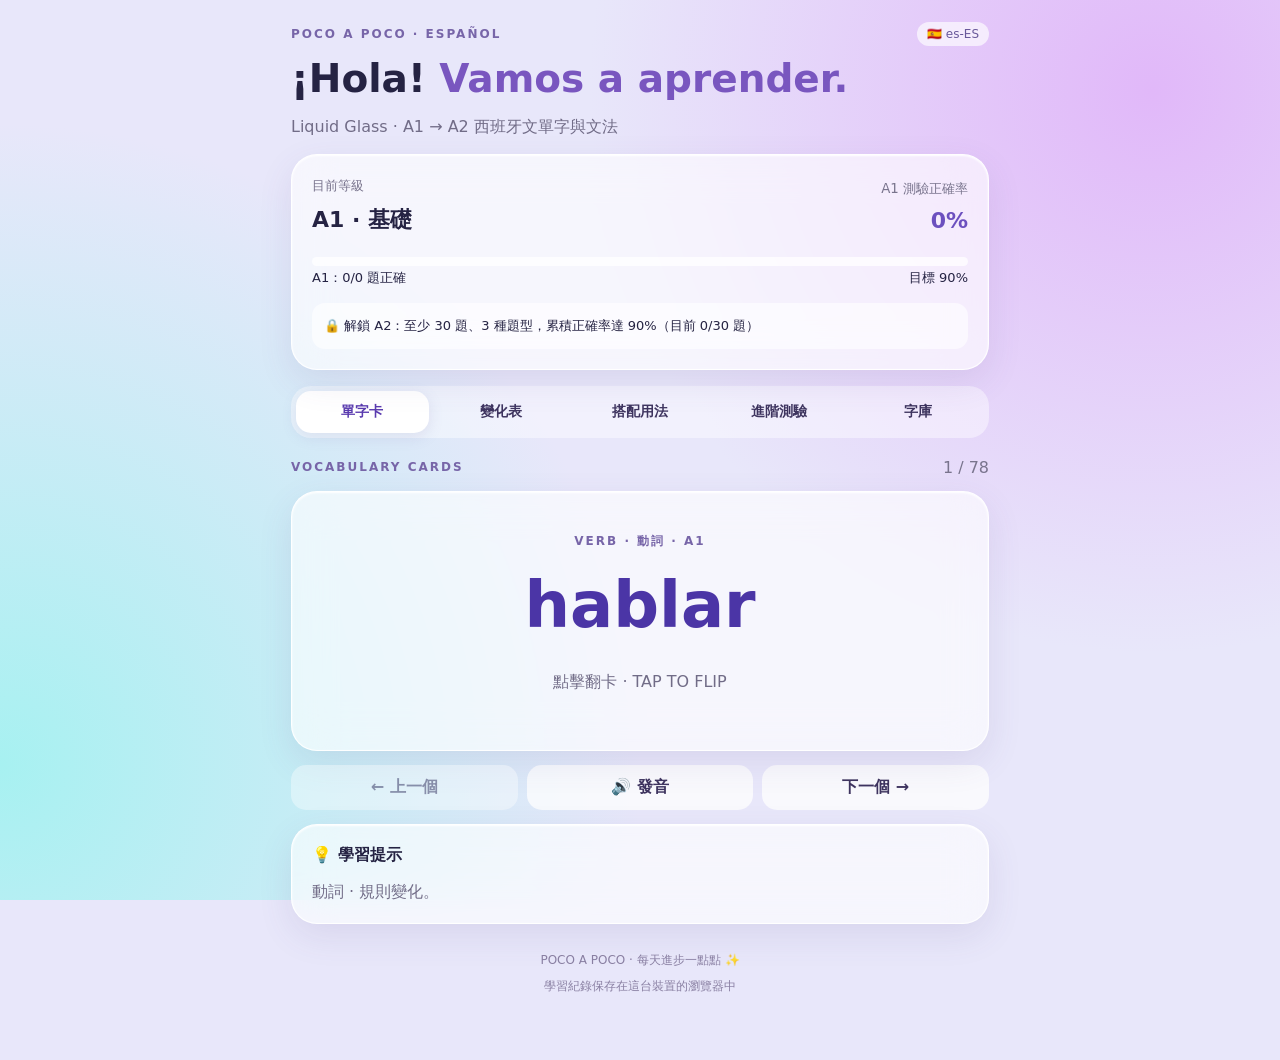
==== index.html @ 039e9f49 "Add files via upload" ====
<!doctype html><html lang="zh-Hant"><head><meta charset="utf-8"><meta name="viewport" content="width=device-width,initial-scale=1"><title>Poco a Poco｜西班牙文學習</title><meta name="theme-color" content="#e8e7fa"><meta name="apple-mobile-web-app-capable" content="yes"><meta name="apple-mobile-web-app-status-bar-style" content="default"><meta name="apple-mobile-web-app-title" content="Poco a Poco"><meta name="description" content="A1–A2 西班牙文單字、變位與進階測驗"><link rel="manifest" href="manifest.webmanifest"><link rel="apple-touch-icon" href="icon-192.png"><style>
*{box-sizing:border-box}body{margin:0;font-family:system-ui,-apple-system,'Noto Sans TC',sans-serif;color:#252343;background:radial-gradient(circle at 90% 10%,#e1b8f9,transparent 40%),radial-gradient(circle at 0% 85%,#a7f1f1,transparent 43%),#e8e7fa;background-attachment:fixed}main{max-width:730px;margin:auto;padding:22px 16px 65px}.glass{background:#ffffff9c;border:1px solid #ffffffed;box-shadow:0 12px 35px #58458d1c,inset 0 1px 2px white;backdrop-filter:blur(20px);border-radius:26px;padding:20px;margin:14px 0}h1{font-size:clamp(27px,6vw,39px);margin:10px 0 4px}h2{font-size:22px;margin:10px 0}p{color:#716c87}small,.muted{color:#79748d}.eyebrow{font-size:12px;letter-spacing:2px;font-weight:800;color:#7765a8}.row{display:flex;align-items:center;justify-content:space-between;gap:10px}.bar{height:9px;border-radius:9px;background:#ffffffbd;overflow:hidden;margin-top:12px}.bar>div{height:100%;background:linear-gradient(90deg,#7779ec,#c675dc);transition:width .2s}button,input,select{font:inherit}button{cursor:pointer;border:0;border-radius:15px;padding:12px 14px;background:#ffffffbd;color:#3e345f;font-weight:700}button:disabled{opacity:.5;cursor:not-allowed}button.primary{background:linear-gradient(115deg,#6851c6,#a371df);color:white}nav{display:flex;gap:6px;background:#ffffff6b;padding:5px;border-radius:20px;margin-top:16px}nav button{flex:1;font-size:14px;background:transparent}nav button.on{background:white;color:#5a3baf;box-shadow:0 4px 15px #7a62a024}.card{min-height:260px;display:flex;align-items:center;justify-content:center;flex-direction:column;text-align:center;cursor:pointer}.word{font-size:clamp(40px,9vw,64px);font-weight:850;color:#4b35a6;overflow-wrap:anywhere}.buttons{display:flex;gap:9px}.buttons>*{flex:1}.hide{display:none!important}.grid{display:grid;grid-template-columns:repeat(2,minmax(0,1fr));gap:8px}.cell{background:#ffffffa3;padding:11px;border-radius:12px;font-size:13px;overflow-wrap:anywhere}.red{color:#d62d54;font-weight:800}.label{font-size:11px;color:#807993}.opt{display:block;width:100%;text-align:left;margin:9px 0;background:#ffffffb3;border:1px solid #ffffff;border-radius:14px;padding:14px}.opt.right{background:#d4f6e5;border-color:#51a87e}.opt.wrong{background:#ffe1e8;border-color:#d85e80}.textentry{width:100%;border:1px solid #ffffff;border-radius:14px;background:#fffdfdd9;padding:14px;font-size:17px;outline-color:#9575d9}.chip{display:inline-block;background:#ffffffa8;padding:5px 10px;border-radius:20px;font-size:12px;color:#69589a}.stats{font-size:13px;line-height:1.9}#feedback{font-weight:700;margin-top:12px;min-height:23px}.footer{text-align:center;font-size:12px;margin-top:28px;color:#8a80a3}select{background:#fff9;border:1px solid white;border-radius:12px;padding:8px;max-width:100%}.topbar{display:flex;justify-content:space-between;align-items:center}.hint{background:#fff9;padding:12px;border-radius:13px;font-size:13px;margin-top:12px;line-height:1.7}@media(max-width:380px){.glass{padding:15px}nav button{font-size:12px;padding:10px 4px}.buttons button{font-size:12px;padding:10px 4px}}
nav{flex-wrap:wrap} nav button{min-width:0;white-space:nowrap} </style></head><body><main><div class="topbar"><span class="eyebrow">POCO A POCO · ESPAÑOL</span><span class="chip">🇪🇸 es-ES</span></div><h1>¡Hola! <span style="color:#7956bf">Vamos a aprender.</span></h1><p>Liquid Glass · A1 → A2 西班牙文單字與文法</p><section class="glass"><div class="row"><div><small>目前等級</small><h2 id="level">A1 基礎</h2></div><div style="text-align:right"><small>A1 測驗正確率</small><h2 id="score" style="color:#6c50bf">0%</h2></div></div><div class="bar"><div id="progress" style="width:0%"></div></div><div class="row stats"><span id="count"></span><span>目標 90%</span></div><div id="lock" class="hint"></div></section><nav><button data-tab="cards" class="on">單字卡</button><button data-tab="grammar">變化表</button><button data-tab="uses">搭配用法</button><button data-tab="quiz">進階測驗</button><button data-tab="library">字庫</button></nav>
<section id="cards"><div class="row" style="margin-top:20px"><span class="eyebrow">VOCABULARY CARDS</span><span id="position" class="muted"></span></div><div id="flash" class="glass card" tabindex="0" role="button"><span id="kind" class="eyebrow"></span><div id="word" class="word" style="margin-top:18px"></div><div id="meaning" style="font-size:21px;margin-top:14px"></div><p id="fliptext">點擊翻卡 · TAP TO FLIP</p></div><div class="buttons"><button id="prev">← 上一個</button><button id="speak">🔊 發音</button><button id="next">下一個 →</button></div><div class="glass"><b>💡 學習提示</b><p id="tip" style="margin-bottom:0"></p></div></section>
<section id="grammar" class="hide"><div class="glass"><div class="eyebrow">GRAMMAR LAB</div><div id="grammarbody"></div></div><div class="buttons"><button id="gprev">← 上一個</button><button id="gspeak">🔊 發音</button><button id="gnext">下一個 →</button></div></section>
<section id="uses" class="hide"><div class="glass"><div class="eyebrow">USOS Y EJEMPLOS</div><div id="usesbody"></div></div><div class="buttons"><button id="uprev">← 上一個動詞</button><button id="unext">下一個動詞 →</button></div></section><section id="quiz" class="hide"><div class="glass"><div class="row"><span class="eyebrow">CHALLENGE MODE</span><span id="qnum" class="chip"></span></div><div class="row" style="margin-top:14px"><label>難度 <select id="difficulty"><option value="mixed">混合挑戰</option><option value="hard">高難度填空</option><option value="choice">干擾選擇題</option></select></label><span class="chip" id="qtype"></span></div><h2 id="question" style="margin:24px 0 16px"></h2><div id="qarea"></div><div id="feedback"></div><button id="submit" class="primary" style="width:100%;margin-top:12px">確認答案</button><button id="nextq" class="primary hide" style="width:100%;margin-top:12px">下一題 →</button></div><div class="hint">填空題接受大小寫及重音符號的標準拼寫；必須填寫完整答案。錯誤會計入成績，不能靠重複點選同一題洗分。</div></section>
<section id="library" class="hide"><div class="glass"><h2>單字資料庫</h2><div class="row"><select id="filter"><option value="all">全部已解鎖</option><option value="v">動詞</option><option value="n">名詞</option><option value="a">形容詞</option></select><span id="librarycount" class="chip"></span></div><div id="librarybody" style="margin-top:14px"></div></div></section>
<div class="footer">POCO A POCO · 每天進步一點點 ✨<div style="margin-top:9px">學習紀錄保存在這台裝置的瀏覽器中</div></div></main><script>window.addEventListener("error",function(e){var el=document.getElementById("word");if(el&&!el.textContent.trim())el.textContent="載入發生錯誤，請重新整理";});const DATA=[{"w": "hablar", "zh": "說話", "t": "v", "level": "A1", "p": ["hablo", "hablas", "habla", "hablamos", "habláis", "hablan"], "s": ["hablé", "hablaste", "habló", "hablamos", "hablasteis", "hablaron"], "part": "hablado", "ger": "hablando", "irr": {"p": false, "s": false, "part": false, "ger": false}}, {"w": "bailar", "zh": "跳舞", "t": "v", "level": "A1", "p": ["bailo", "bailas", "baila", "bailamos", "bailáis", "bailan"], "s": ["bailé", "bailaste", "bailó", "bailamos", "bailasteis", "bailaron"], "part": "bailado", "ger": "bailando", "irr": {"p": false, "s": false, "part": false, "ger": false}}, {"w": "trabajar", "zh": "工作", "t": "v", "level": "A1", "p": ["trabajo", "trabajas", "trabaja", "trabajamos", "trabajáis", "trabajan"], "s": ["trabajé", "trabajaste", "trabajó", "trabajamos", "trabajasteis", "trabajaron"], "part": "trabajado", "ger": "trabajando", "irr": {"p": false, "s": false, "part": false, "ger": false}}, {"w": "estudiar", "zh": "學習", "t": "v", "level": "A1", "p": ["estudio", "estudias", "estudia", "estudiamos", "estudiáis", "estudian"], "s": ["estudié", "estudiaste", "estudió", "estudiamos", "estudiasteis", "estudiaron"], "part": "estudiado", "ger": "estudiando", "irr": {"p": false, "s": false, "part": false, "ger": false}}, {"w": "comprar", "zh": "購買", "t": "v", "level": "A1", "p": ["compro", "compras", "compra", "compramos", "compráis", "compran"], "s": ["compré", "compraste", "compró", "compramos", "comprasteis", "compraron"], "part": "comprado", "ger": "comprando", "irr": {"p": false, "s": false, "part": false, "ger": false}}, {"w": "mirar", "zh": "觀看", "t": "v", "level": "A1", "p": ["miro", "miras", "mira", "miramos", "miráis", "miran"], "s": ["miré", "miraste", "miró", "miramos", "mirasteis", "miraron"], "part": "mirado", "ger": "mirando", "irr": {"p": false, "s": false, "part": false, "ger": false}}, {"w": "viajar", "zh": "旅行", "t": "v", "level": "A1", "p": ["viajo", "viajas", "viaja", "viajamos", "viajáis", "viajan"], "s": ["viajé", "viajaste", "viajó", "viajamos", "viajasteis", "viajaron"], "part": "viajado", "ger": "viajando", "irr": {"p": false, "s": false, "part": false, "ger": false}}, {"w": "escuchar", "zh": "聆聽", "t": "v", "level": "A1", "p": ["escucho", "escuchas", "escucha", "escuchamos", "escucháis", "escuchan"], "s": ["escuché", "escuchaste", "escuchó", "escuchamos", "escuchasteis", "escucharon"], "part": "escuchado", "ger": "escuchando", "irr": {"p": false, "s": false, "part": false, "ger": false}}, {"w": "comer", "zh": "吃", "t": "v", "level": "A1", "p": ["como", "comes", "come", "comemos", "coméis", "comen"], "s": ["comí", "comiste", "comió", "comimos", "comisteis", "comieron"], "part": "comido", "ger": "comiendo", "irr": {"p": false, "s": false, "part": false, "ger": false}}, {"w": "beber", "zh": "喝", "t": "v", "level": "A1", "p": ["bebo", "bebes", "bebe", "bebemos", "bebéis", "beben"], "s": ["bebí", "bebiste", "bebió", "bebimos", "bebisteis", "bebieron"], "part": "bebido", "ger": "bebiendo", "irr": {"p": false, "s": false, "part": false, "ger": false}}, {"w": "aprender", "zh": "學會", "t": "v", "level": "A1", "p": ["aprendo", "aprendes", "aprende", "aprendemos", "aprendéis", "aprenden"], "s": ["aprendí", "aprendiste", "aprendió", "aprendimos", "aprendisteis", "aprendieron"], "part": "aprendido", "ger": "aprendiendo", "irr": {"p": false, "s": false, "part": false, "ger": false}}, {"w": "vender", "zh": "販售", "t": "v", "level": "A1", "p": ["vendo", "vendes", "vende", "vendemos", "vendéis", "venden"], "s": ["vendí", "vendiste", "vendió", "vendimos", "vendisteis", "vendieron"], "part": "vendido", "ger": "vendiendo", "irr": {"p": false, "s": false, "part": false, "ger": false}}, {"w": "vivir", "zh": "居住", "t": "v", "level": "A1", "p": ["vivo", "vives", "vive", "vivimos", "vivís", "viven"], "s": ["viví", "viviste", "vivió", "vivimos", "vivisteis", "vivieron"], "part": "vivido", "ger": "viviendo", "irr": {"p": false, "s": false, "part": false, "ger": false}}, {"w": "escribir", "zh": "寫", "t": "v", "level": "A1", "p": ["escribo", "escribes", "escribe", "escribimos", "escribís", "escriben"], "s": ["escribí", "escribiste", "escribió", "escribimos", "escribisteis", "escribieron"], "part": "escrito", "ger": "escribiendo", "irr": {"p": false, "s": false, "part": true, "ger": false}}, {"w": "abrir", "zh": "打開", "t": "v", "level": "A1", "p": ["abro", "abres", "abre", "abrimos", "abrís", "abren"], "s": ["abrí", "abriste", "abrió", "abrimos", "abristeis", "abrieron"], "part": "abierto", "ger": "abriendo", "irr": {"p": false, "s": false, "part": true, "ger": false}}, {"w": "recibir", "zh": "收到", "t": "v", "level": "A1", "p": ["recibo", "recibes", "recibe", "recibimos", "recibís", "reciben"], "s": ["recibí", "recibiste", "recibió", "recibimos", "recibisteis", "recibieron"], "part": "recibido", "ger": "recibiendo", "irr": {"p": false, "s": false, "part": false, "ger": false}}, {"w": "tener", "zh": "有", "t": "v", "level": "A1", "p": ["tengo", "tienes", "tiene", "tenemos", "tenéis", "tienen"], "s": ["tuve", "tuviste", "tuvo", "tuvimos", "tuvisteis", "tuvieron"], "part": "tenido", "ger": "teniendo", "irr": {"p": true, "s": true, "part": false, "ger": false}}, {"w": "hacer", "zh": "做", "t": "v", "level": "A1", "p": ["hago", "haces", "hace", "hacemos", "hacéis", "hacen"], "s": ["hice", "hiciste", "hizo", "hicimos", "hicisteis", "hicieron"], "part": "hecho", "ger": "haciendo", "irr": {"p": true, "s": true, "part": true, "ger": false}}, {"w": "ir", "zh": "去", "t": "v", "level": "A1", "p": ["voy", "vas", "va", "vamos", "vais", "van"], "s": ["fui", "fuiste", "fue", "fuimos", "fuisteis", "fueron"], "part": "ido", "ger": "yendo", "irr": {"p": true, "s": true, "part": false, "ger": true}}, {"w": "ser", "zh": "是（本質）", "t": "v", "level": "A1", "p": ["soy", "eres", "es", "somos", "sois", "son"], "s": ["fui", "fuiste", "fue", "fuimos", "fuisteis", "fueron"], "part": "sido", "ger": "siendo", "irr": {"p": true, "s": true, "part": false, "ger": true}}, {"w": "estar", "zh": "是／在（狀態）", "t": "v", "level": "A1", "p": ["estoy", "estás", "está", "estamos", "estáis", "están"], "s": ["estuve", "estuviste", "estuvo", "estuvimos", "estuvisteis", "estuvieron"], "part": "estado", "ger": "estando", "irr": {"p": true, "s": true, "part": false, "ger": false}}, {"w": "ver", "zh": "看見", "t": "v", "level": "A1", "p": ["veo", "ves", "ve", "vemos", "veis", "ven"], "s": ["vi", "viste", "vio", "vimos", "visteis", "vieron"], "part": "visto", "ger": "viendo", "irr": {"p": true, "s": true, "part": true, "ger": true}}, {"w": "dar", "zh": "給", "t": "v", "level": "A1", "p": ["doy", "das", "da", "damos", "dais", "dan"], "s": ["di", "diste", "dio", "dimos", "disteis", "dieron"], "part": "dado", "ger": "dando", "irr": {"p": true, "s": true, "part": false, "ger": false}}, {"w": "poner", "zh": "放置", "t": "v", "level": "A1", "p": ["pongo", "pones", "pone", "ponemos", "ponéis", "ponen"], "s": ["puse", "pusiste", "puso", "pusimos", "pusisteis", "pusieron"], "part": "puesto", "ger": "poniendo", "irr": {"p": true, "s": true, "part": true, "ger": false}}, {"w": "venir", "zh": "來", "t": "v", "level": "A1", "p": ["vengo", "vienes", "viene", "venimos", "venís", "vienen"], "s": ["vine", "viniste", "vino", "vinimos", "vinisteis", "vinieron"], "part": "venido", "ger": "viniendo", "irr": {"p": true, "s": true, "part": false, "ger": true}}, {"w": "salir", "zh": "出去", "t": "v", "level": "A1", "p": ["salgo", "sales", "sale", "salimos", "salís", "salen"], "s": ["salí", "saliste", "salió", "salimos", "salisteis", "salieron"], "part": "salido", "ger": "saliendo", "irr": {"p": true, "s": false, "part": false, "ger": false}}, {"w": "dormir", "zh": "睡覺", "t": "v", "level": "A1", "p": ["duermo", "duermes", "duerme", "dormimos", "dormís", "duermen"], "s": ["dormí", "dormiste", "durmió", "dormimos", "dormisteis", "durmieron"], "part": "dormido", "ger": "durmiendo", "irr": {"p": true, "s": true, "part": false, "ger": true}}, {"w": "querer", "zh": "想要", "t": "v", "level": "A1", "p": ["quiero", "quieres", "quiere", "queremos", "queréis", "quieren"], "s": ["quise", "quisiste", "quiso", "quisimos", "quisisteis", "quisieron"], "part": "querido", "ger": "queriendo", "irr": {"p": true, "s": true, "part": false, "ger": false}}, {"w": "poder", "zh": "能夠", "t": "v", "level": "A1", "p": ["puedo", "puedes", "puede", "podemos", "podéis", "pueden"], "s": ["pude", "pudiste", "pudo", "pudimos", "pudisteis", "pudieron"], "part": "podido", "ger": "pudiendo", "irr": {"p": true, "s": true, "part": false, "ger": true}}, {"w": "saber", "zh": "知道", "t": "v", "level": "A1", "p": ["sé", "sabes", "sabe", "sabemos", "sabéis", "saben"], "s": ["supe", "supiste", "supo", "supimos", "supisteis", "supieron"], "part": "sabido", "ger": "sabiendo", "irr": {"p": true, "s": true, "part": false, "ger": false}}, {"w": "pedir", "zh": "請求／點餐", "t": "v", "level": "A2", "p": ["pido", "pides", "pide", "pedimos", "pedís", "piden"], "s": ["pedí", "pediste", "pidió", "pedimos", "pedisteis", "pidieron"], "part": "pedido", "ger": "pidiendo", "irr": {"p": true, "s": true, "part": false, "ger": true}}, {"w": "volver", "zh": "返回", "t": "v", "level": "A2", "p": ["vuelvo", "vuelves", "vuelve", "volvemos", "volvéis", "vuelven"], "s": ["volví", "volviste", "volvió", "volvimos", "volvisteis", "volvieron"], "part": "vuelto", "ger": "volviendo", "irr": {"p": true, "s": false, "part": true, "ger": false}}, {"w": "decir", "zh": "說／告訴", "t": "v", "level": "A2", "p": ["digo", "dices", "dice", "decimos", "decís", "dicen"], "s": ["dije", "dijiste", "dijo", "dijimos", "dijisteis", "dijeron"], "part": "dicho", "ger": "diciendo", "irr": {"p": true, "s": true, "part": true, "ger": true}}, {"w": "seguir", "zh": "繼續／跟隨", "t": "v", "level": "A2", "p": ["sigo", "sigues", "sigue", "seguimos", "seguís", "siguen"], "s": ["seguí", "seguiste", "siguió", "seguimos", "seguisteis", "siguieron"], "part": "seguido", "ger": "siguiendo", "irr": {"p": true, "s": true, "part": false, "ger": true}}, {"w": "sentir", "zh": "感覺", "t": "v", "level": "A2", "p": ["siento", "sientes", "siente", "sentimos", "sentís", "sienten"], "s": ["sentí", "sentiste", "sintió", "sentimos", "sentisteis", "sintieron"], "part": "sentido", "ger": "sintiendo", "irr": {"p": true, "s": true, "part": false, "ger": true}}, {"w": "conseguir", "zh": "取得／設法做到", "t": "v", "level": "A2", "p": ["consigo", "consigues", "consigue", "conseguimos", "conseguís", "consiguen"], "s": ["conseguí", "conseguiste", "consiguió", "conseguimos", "conseguisteis", "consiguieron"], "part": "conseguido", "ger": "consiguiendo", "irr": {"p": true, "s": true, "part": false, "ger": true}}, {"w": "elegir", "zh": "選擇", "t": "v", "level": "A2", "p": ["elijo", "eliges", "elige", "elegimos", "elegís", "eligen"], "s": ["elegí", "elegiste", "eligió", "elegimos", "elegisteis", "eligieron"], "part": "elegido", "ger": "eligiendo", "irr": {"p": true, "s": true, "part": false, "ger": false}}, {"w": "conocer", "zh": "認識", "t": "v", "level": "A2", "p": ["conozco", "conoces", "conoce", "conocemos", "conocéis", "conocen"], "s": ["conocí", "conociste", "conoció", "conocimos", "conocisteis", "conocieron"], "part": "conocido", "ger": "conociendo", "irr": {"p": true, "s": false, "part": false, "ger": false}}, {"w": "traer", "zh": "帶來", "t": "v", "level": "A2", "p": ["traigo", "traes", "trae", "traemos", "traéis", "traen"], "s": ["traje", "trajiste", "trajo", "trajimos", "trajisteis", "trajeron"], "part": "traído", "ger": "trayendo", "irr": {"p": true, "s": true, "part": false, "ger": true}}, {"w": "leer", "zh": "閱讀", "t": "v", "level": "A1", "p": ["leo", "lees", "lee", "leemos", "leéis", "leen"], "s": ["leí", "leíste", "leyó", "leímos", "leísteis", "leyeron"], "part": "leído", "ger": "leyendo", "irr": {"p": false, "s": false, "part": false, "ger": true}}, {"w": "casa", "zh": "家／房子", "t": "n", "level": "A1", "g": "f", "plural": "casas", "count": "可數", "irr": false}, {"w": "libro", "zh": "書", "t": "n", "level": "A1", "g": "m", "plural": "libros", "count": "可數", "irr": false}, {"w": "agua", "zh": "水", "t": "n", "level": "A1", "g": "f", "plural": "aguas", "count": "通常不可數", "irr": true}, {"w": "café", "zh": "咖啡", "t": "n", "level": "A1", "g": "m", "plural": "cafés", "count": "依語意", "irr": false}, {"w": "ciudad", "zh": "城市", "t": "n", "level": "A1", "g": "f", "plural": "ciudades", "count": "可數", "irr": false}, {"w": "luz", "zh": "光／燈", "t": "n", "level": "A1", "g": "f", "plural": "luces", "count": "依語意", "irr": true}, {"w": "coche", "zh": "汽車", "t": "n", "level": "A1", "g": "m", "plural": "coches", "count": "可數", "irr": false}, {"w": "calle", "zh": "街道", "t": "n", "level": "A1", "g": "f", "plural": "calles", "count": "可數", "irr": false}, {"w": "mesa", "zh": "桌子", "t": "n", "level": "A1", "g": "f", "plural": "mesas", "count": "可數", "irr": false}, {"w": "silla", "zh": "椅子", "t": "n", "level": "A1", "g": "f", "plural": "sillas", "count": "可數", "irr": false}, {"w": "pan", "zh": "麵包", "t": "n", "level": "A1", "g": "m", "plural": "panes", "count": "依語意", "irr": false}, {"w": "leche", "zh": "牛奶", "t": "n", "level": "A1", "g": "f", "plural": "leches", "count": "通常不可數", "irr": false}, {"w": "arroz", "zh": "米飯", "t": "n", "level": "A1", "g": "m", "plural": "arroces", "count": "通常不可數", "irr": false}, {"w": "tiempo", "zh": "時間／天氣", "t": "n", "level": "A1", "g": "m", "plural": "tiempos", "count": "依語意", "irr": false}, {"w": "día", "zh": "一天", "t": "n", "level": "A1", "g": "m", "plural": "días", "count": "可數", "irr": true}, {"w": "noche", "zh": "夜晚", "t": "n", "level": "A1", "g": "f", "plural": "noches", "count": "可數", "irr": false}, {"w": "mano", "zh": "手", "t": "n", "level": "A1", "g": "f", "plural": "manos", "count": "可數", "irr": true}, {"w": "foto", "zh": "照片", "t": "n", "level": "A1", "g": "f", "plural": "fotos", "count": "可數", "irr": true}, {"w": "problema", "zh": "問題", "t": "n", "level": "A1", "g": "m", "plural": "problemas", "count": "可數", "irr": true}, {"w": "idioma", "zh": "語言", "t": "n", "level": "A1", "g": "m", "plural": "idiomas", "count": "可數", "irr": true}, {"w": "trabajo", "zh": "工作", "t": "n", "level": "A1", "g": "m", "plural": "trabajos", "count": "依語意", "irr": false}, {"w": "amigo", "zh": "朋友", "t": "n", "level": "A1", "g": "m", "plural": "amigos", "count": "可數", "irr": false}, {"w": "familia", "zh": "家庭", "t": "n", "level": "A1", "g": "f", "plural": "familias", "count": "可數", "irr": false}, {"w": "comida", "zh": "食物／餐點", "t": "n", "level": "A1", "g": "f", "plural": "comidas", "count": "依語意", "irr": false}, {"w": "habitación", "zh": "房間", "t": "n", "level": "A1", "g": "f", "plural": "habitaciones", "count": "可數", "irr": false}, {"w": "estación", "zh": "車站", "t": "n", "level": "A1", "g": "f", "plural": "estaciones", "count": "可數", "irr": false}, {"w": "billete", "zh": "票", "t": "n", "level": "A1", "g": "m", "plural": "billetes", "count": "可數", "irr": false}, {"w": "viaje", "zh": "旅行", "t": "n", "level": "A2", "g": "m", "plural": "viajes", "count": "可數", "irr": false}, {"w": "información", "zh": "資訊", "t": "n", "level": "A2", "g": "f", "plural": "informaciones", "count": "通常不可數", "irr": false}, {"w": "oportunidad", "zh": "機會", "t": "n", "level": "A2", "g": "f", "plural": "oportunidades", "count": "可數", "irr": false}, {"w": "experiencia", "zh": "經驗／體驗", "t": "n", "level": "A2", "g": "f", "plural": "experiencias", "count": "依語意", "irr": false}, {"w": "decisión", "zh": "決定", "t": "n", "level": "A2", "g": "f", "plural": "decisiones", "count": "可數", "irr": false}, {"w": "reunión", "zh": "會議", "t": "n", "level": "A2", "g": "f", "plural": "reuniones", "count": "可數", "irr": false}, {"w": "consejo", "zh": "建議", "t": "n", "level": "A2", "g": "m", "plural": "consejos", "count": "可數", "irr": false}, {"w": "equipo", "zh": "團隊／設備", "t": "n", "level": "A2", "g": "m", "plural": "equipos", "count": "可數", "irr": false}, {"w": "presupuesto", "zh": "預算", "t": "n", "level": "A2", "g": "m", "plural": "presupuestos", "count": "可數", "irr": false}, {"w": "recuerdo", "zh": "回憶", "t": "n", "level": "A2", "g": "m", "plural": "recuerdos", "count": "可數", "irr": false}, {"w": "paisaje", "zh": "風景", "t": "n", "level": "A2", "g": "m", "plural": "paisajes", "count": "可數", "irr": false}, {"w": "película", "zh": "電影", "t": "n", "level": "A2", "g": "f", "plural": "películas", "count": "可數", "irr": false}, {"w": "salud", "zh": "健康", "t": "n", "level": "A2", "g": "f", "plural": "saludes", "count": "通常不可數", "irr": false}, {"w": "bonito", "zh": "漂亮", "t": "a", "level": "A1"}, {"w": "grande", "zh": "大", "t": "a", "level": "A1"}, {"w": "pequeño", "zh": "小", "t": "a", "level": "A1"}, {"w": "nuevo", "zh": "新", "t": "a", "level": "A1"}, {"w": "viejo", "zh": "舊／年老", "t": "a", "level": "A1"}, {"w": "bueno", "zh": "好", "t": "a", "level": "A1"}, {"w": "malo", "zh": "壞", "t": "a", "level": "A1"}, {"w": "fácil", "zh": "容易", "t": "a", "level": "A1"}, {"w": "difícil", "zh": "困難", "t": "a", "level": "A1"}, {"w": "rápido", "zh": "快", "t": "a", "level": "A1"}, {"w": "lento", "zh": "慢", "t": "a", "level": "A1"}, {"w": "caro", "zh": "貴", "t": "a", "level": "A1"}, {"w": "barato", "zh": "便宜", "t": "a", "level": "A1"}, {"w": "feliz", "zh": "開心", "t": "a", "level": "A1"}, {"w": "triste", "zh": "難過", "t": "a", "level": "A1"}, {"w": "cansado", "zh": "疲累", "t": "a", "level": "A1"}, {"w": "ocupado", "zh": "忙碌", "t": "a", "level": "A1"}, {"w": "libre", "zh": "空閒／自由", "t": "a", "level": "A1"}, {"w": "importante", "zh": "重要", "t": "a", "level": "A1"}, {"w": "interesante", "zh": "有趣", "t": "a", "level": "A1"}, {"w": "necesario", "zh": "必要", "t": "a", "level": "A2"}, {"w": "posible", "zh": "可能", "t": "a", "level": "A2"}, {"w": "seguro", "zh": "安全／確定", "t": "a", "level": "A2"}, {"w": "cómodo", "zh": "舒適", "t": "a", "level": "A2"}, {"w": "diferente", "zh": "不同", "t": "a", "level": "A2"}, {"w": "siguiente", "zh": "下一個", "t": "a", "level": "A2"}, {"w": "anterior", "zh": "上一個", "t": "a", "level": "A2"}, {"w": "disponible", "zh": "可用／有空", "t": "a", "level": "A2"}, {"w": "suficiente", "zh": "足夠", "t": "a", "level": "A2"}, {"w": "orgulloso", "zh": "驕傲", "t": "a", "level": "A2"}];</script><script>
(()=>{'use strict';const $=id=>document.getElementById(id),people=['yo','tú','él / ella','nosotros','vosotros','ellos / ellas'],haber=['he','has','ha','hemos','habéis','han'],estar=['estoy','estás','está','estamos','estáis','están'];const USES={"hablar": [["hablar de alguien / algo", "談論某人或某事", "Hablamos de ti.", "我們談論你。"], ["hablar con alguien", "與某人交談", "Hablo con mi profesora.", "我跟老師說話。"], ["hablar sobre algo", "討論某主題", "Hablamos sobre el viaje.", "我們討論旅行。"], ["hablar en un idioma", "用某語言交談", "Hablo en español.", "我用西班牙文說話。"], ["hablar por teléfono", "通電話", "Hablo por teléfono.", "我在講電話。"]], "bailar": [["bailar con alguien", "與某人跳舞", "Bailo con Ana.", "我和 Ana 跳舞。"]], "trabajar": [["trabajar en un lugar", "在某地工作", "Trabajo en un estudio.", "我在攝影棚工作。"], ["trabajar para alguien", "為某人工作", "Trabajo para un fotógrafo.", "我為攝影師工作。"]], "estudiar": [["estudiar para un examen", "為考試讀書", "Estudio para el examen.", "我為考試讀書。"]], "comprar": [["comprar algo para alguien", "買東西給某人", "Compro flores para ti.", "我買花給你。"]], "mirar": [["mirar a alguien", "看著某人", "Mira a la cámara.", "看著相機。"]], "viajar": [["viajar a un lugar", "去某地旅行", "Viajo a España.", "我去西班牙旅行。"], ["viajar en un medio de transporte", "搭乘交通工具旅行", "Viajo en tren.", "我搭火車旅行。"]], "escuchar": [["escuchar a alguien", "聽某人說話", "Escucho a mi profesora.", "我聽老師說話。"]], "comer": [["comer con alguien", "與某人吃飯", "Como con mis amigos.", "我和朋友吃飯。"]], "beber": [["beber algo", "喝某物（直接受詞）", "Bebo agua.", "我喝水。"]], "aprender": [["aprender a + infinitivo", "學會做某事", "Aprendo a cocinar.", "我學做飯。"]], "vender": [["vender algo a alguien", "賣東西給某人", "Vendo mi coche a un amigo.", "我把車賣給朋友。"]], "vivir": [["vivir en un lugar", "住在某地", "Vivo en Taichung.", "我住在台中。"], ["vivir con alguien", "與某人同住", "Vivo con mi pareja.", "我和伴侶同住。"]], "escribir": [["escribir a alguien", "寫信給某人", "Escribo a mi profesora.", "我寫信給老師。"]], "abrir": [["abrir algo con algo", "用某物打開", "Abro la puerta con una llave.", "我用鑰匙開門。"]], "recibir": [["recibir algo de alguien", "收到某人給的東西", "Recibo un correo de Ana.", "我收到 Ana 的郵件。"]], "tener": [["tener que + infinitivo", "必須做某事", "Tengo que trabajar.", "我必須工作。"], ["tener ganas de + infinitivo", "想做某事", "Tengo ganas de viajar.", "我想旅行。"]], "hacer": [["hacer algo para alguien", "為某人做某事", "Hago una foto para ti.", "我為你拍一張照片。"]], "ir": [["ir a un lugar", "去某地", "Voy al estudio.", "我去攝影棚。"], ["ir a + infinitivo", "打算做某事", "Voy a estudiar.", "我打算讀書。"], ["ir en coche", "搭汽車去", "Voy en coche.", "我開車或搭車去。"]], "ser": [["ser de un lugar", "來自某地", "Soy de Taiwán.", "我來自台灣。"]], "estar": [["estar en un lugar", "位於某地", "Estoy en casa.", "我在家。"], ["estar de vacaciones", "正在度假", "Estoy de vacaciones.", "我正在度假。"]], "ver": [["ver a alguien", "見到某人", "Veo a Ana.", "我看到 Ana。"]], "dar": [["dar algo a alguien", "給某人某物", "Doy un libro a Ana.", "我給 Ana 一本書。"]], "poner": [["poner algo en un lugar", "把東西放在某處", "Pongo el libro en la mesa.", "我把書放在桌上。"]], "venir": [["venir de un lugar", "從某地來", "Vengo de casa.", "我從家裡來。"]], "salir": [["salir de un lugar", "離開某地", "Salgo de casa.", "我離開家。"], ["salir con alguien", "與某人外出／交往", "Salgo con mis amigos.", "我和朋友出去。"]], "dormir": [["dormir bien / mal", "睡得好／不好", "Duermo mal.", "我睡不好。"]], "querer": [["querer + infinitivo", "想做某事", "Quiero aprender español.", "我想學西班牙文。"]], "poder": [["poder + infinitivo", "能做某事", "Puedo ayudarte.", "我可以幫你。"]], "saber": [["saber + infinitivo", "懂得如何做某事", "Sé cocinar.", "我會做飯。"]], "pedir": [["pedir algo a alguien", "向某人要求某物", "Pido ayuda a Ana.", "我向 Ana 求助。"]], "volver": [["volver a un lugar", "返回某地", "Vuelvo a casa.", "我回家。"], ["volver a + infinitivo", "再次做某事", "Vuelvo a intentarlo.", "我再試一次。"]], "decir": [["decir algo a alguien", "告訴某人某事", "Le digo la verdad a Ana.", "我告訴 Ana 真相。"]], "seguir": [["seguir + gerundio", "繼續做某事", "Sigo estudiando.", "我繼續讀書。"]], "sentir": [["sentirse + adjetivo", "感覺如何", "Me siento cansado.", "我感到疲累。"]], "conseguir": [["conseguir + infinitivo", "成功做到某事", "Consigo terminar el trabajo.", "我成功完成工作。"]], "elegir": [["elegir entre dos opciones", "在兩個選項中選擇", "Elijo entre dos opciones.", "我在兩個選項中選擇。"]], "conocer": [["conocer a alguien", "認識某人", "Conozco a Ana.", "我認識 Ana。"]], "traer": [["traer algo de un lugar", "從某地帶來某物", "Traigo vino de España.", "我從西班牙帶來酒。"]], "leer": [["leer sobre algo", "閱讀某主題", "Leo sobre fotografía.", "我閱讀攝影相關內容。"]]};const pastEstar=["estaba","estabas","estaba","estábamos","estabais","estaban"];let state={attempts:[],index:0,tab:'cards',flip:false,qn:0};try{const x=JSON.parse(localStorage.getItem('poco-v2-expanded')||'{}');if(x&&Array.isArray(x.attempts))state={...state,...x}}catch(e){}const save=()=>{try{localStorage.setItem('poco-v2-expanded',JSON.stringify(state))}catch(e){}};const a1=DATA.filter(x=>x.level==='A1'),a2=DATA.filter(x=>x.level==='A2');const eligible=()=>{const a=state.attempts.filter(x=>x.level==='A1'),types=new Set(a.map(x=>x.kind));return a.length>=30&&a.filter(x=>x.ok).length/a.length>=.9&&types.size>=3};const bank=()=>eligible()?DATA:a1;let question=null,done=false;function stats(){const a=state.attempts.filter(x=>x.level==='A1'),pct=a.length?Math.round(100*a.filter(x=>x.ok).length/a.length):0;$('score').textContent=pct+'%';$('progress').style.width=pct+'%';$('count').textContent=`A1：${a.filter(x=>x.ok).length}/${a.length} 題正確`;$('level').textContent=eligible()?'A2 · 已解鎖':'A1 · 基礎';$('lock').textContent=eligible()?'🔓 A2 已解鎖！可學習進階單字':`🔒 解鎖 A2：至少 30 題、3 種題型，累積正確率達 90%（目前 ${a.length}/30 題）`}
function tip(w){if(w.t==='v')return `動詞 · ${w.irr.p||w.irr.s||w.irr.part||w.irr.ger?'含不規則變化，請留意變化表中的紅字':'規則變化'}。`;if(w.t==='n')return `名詞 · ${w.g==='f'?'陰性':'陽性'} · ${w.count}。${w.w==='agua'?'agua 是陰性名詞，但單數通常使用 el agua。':''}`;return '形容詞：注意陰陽性與單複數配合。'}
function showCard(){const w=bank()[state.index]||bank()[0];$('position').textContent=`${state.index+1} / ${bank().length}`;$('kind').textContent=({v:'VERB · 動詞',n:'NOUN · 名詞',a:'ADJECTIVE · 形容詞'})[w.t]+' · '+w.level;$('word').textContent=state.flip?w.zh:w.w;$('meaning').textContent=state.flip?w.w:'';$('fliptext').textContent=state.flip?'點擊返回正面':'點擊翻卡 · TAP TO FLIP';$('tip').textContent=tip(w);$('prev').disabled=state.index===0;$('next').disabled=state.index===bank().length-1}
const red=(x,b)=>b?`<span class="red">${x}</span>`:x;function grammar(){const w=bank()[state.index],v=w.t==='v';let h=`<h2 style="color:#5335a4;font-size:31px">${w.w}</h2><p>${w.zh} · ${w.level}</p>`;if(v){for(const [title,arr,flag] of [['現在式 · Presente',w.p,w.irr.p],['簡單過去式 · Pretérito indefinido',w.s,w.irr.s],['現在完成式 · Pretérito perfecto',haber.map(x=>x+' '+w.part),w.irr.part],['現在進行式 · Estar + gerundio',estar.map(x=>x+' '+w.ger),w.irr.ger],['過去進行式 · Estar (imperfecto) + gerundio',pastEstar.map(x=>x+' '+w.ger),w.irr.ger]]){h+=`<h3 style="margin-top:23px">${title}</h3><div class="grid">`;people.forEach((p,i)=>{let irregular=flag;if(title.startsWith('現在式')&&w.w==='tener')irregular=i!==3&&i!==4;if(title.startsWith('現在式')&&['dormir','querer','poder','volver','sentir'].includes(w.w))irregular=[0,1,2,5].includes(i);h+=`<div class="cell"><span class="label">${p}</span><div style="font-weight:700">${red(arr[i],irregular)}</div></div>`});h+='</div>'}h+='<p style="font-size:12px">紅字提示不規則變化；現在完成式使用 haber + 過去分詞，現在進行式使用 estar + 副動詞（gerundio）；過去進行式表示過去某時正在進行的動作。</p>'}else if(w.t==='n'){const art=w.g==='f'?'la':'el',part=w.g==='f'?'las':'los';h+=`<div class="grid"><div class="cell"><span class="label">單數</span><h3>${w.w==='agua'?'el':art} ${w.w}</h3></div><div class="cell"><span class="label">複數</span><h3>${red(part+' '+w.plural,w.irr)}</h3></div><div class="cell">性別：${w.g==='f'?'陰性':'陽性'}</div><div class="cell">${w.count}</div></div>`;if(w.w==='agua')h+='<p>注意：agua 是陰性，因重音 a 開頭，單數通常使用 el agua；形容詞仍採陰性。</p>';if(w.count.includes('不可數'))h+='<p>複數形式通常只在特定語境下使用。</p>'}else{h+='<p>形容詞會依修飾的名詞調整性數；例如 bonito → bonita / bonitos / bonitas。部分形容詞如 grande、fácil、feliz 沒有陰陽性字尾差異。</p>'}$('grammarbody').innerHTML=h}
function uses(){const w=bank()[state.index];$('usesbody').innerHTML=`<h2>${w.w}</h2><p>${w.zh}</p>`+(USES[w.w]||[]).map((r,i)=>`<div class="cell" style="margin:12px 0"><h3>${r[0]}</h3><p>${r[1]}</p><b>${r[2]}</b><p>${r[3]}</p><button data-example="${i}">🔊 例句發音</button></div>`).join('');if(!USES[w.w])$('usesbody').innerHTML+='<p>此單字不是動詞，請切換至其他動詞。</p>';document.querySelectorAll('[data-example]').forEach(b=>b.onclick=()=>speak(USES[w.w][+b.dataset.example][2]));}function moveVerb(n){const b=bank();let i=state.index+n;while(i>=0&&i<b.length&&b[i].t!=='v')i+=n;if(i>=0&&i<b.length){state.index=i;state.flip=false;save();uses()}}function move(n){state.index=Math.max(0,Math.min(bank().length-1,state.index+n));state.flip=false;save();showCard();grammar()}
function speak(s){if(!('speechSynthesis'in window)){alert('此瀏覽器無法使用語音合成');return}const u=new SpeechSynthesisUtterance(s);u.lang='es-ES';u.rate=.82;const voices=speechSynthesis.getVoices();u.voice=voices.find(x=>x.lang.toLowerCase()==='es-es')||voices.find(x=>x.lang.startsWith('es'))||null;speechSynthesis.cancel();speechSynthesis.speak(u)}
const shuffle=a=>a.slice().sort(()=>Math.random()-.5),norm=s=>s.trim().toLocaleLowerCase('es-ES').replace(/\s+/g,' ');function makeQuestion(){const pool=bank(),mode=$('difficulty').value,types=mode==='hard'?['fill','translate','context']:mode==='choice'?['choice','confuse']:['fill','translate','choice','context','confuse'];let kind=types[state.qn%types.length];let w=pool[(state.qn*7+3)%pool.length];if(['fill','context'].includes(kind)){const verbs=pool.filter(x=>x.t==='v');w=verbs[(state.qn*3+5)%verbs.length]}if(kind==='confuse'){const nouns=pool.filter(x=>x.t==='n');w=nouns[(state.qn*5+2)%nouns.length]}
let title='',answer='',opts=[];if(kind==='fill'){const i=(state.qn*3+1)%6,form=['p','s','perfect','progress','pastprogress'][Math.floor(state.qn/3)%5];answer=form==='perfect'?haber[i]+' '+w.part:form==='progress'?estar[i]+' '+w.ger:form==='pastprogress'?pastEstar[i]+' '+w.ger:w[form][i];title=`請寫出「${w.w}」的 ${people[i]} ${{p:'現在式',s:'簡單過去式',perfect:'現在完成式',progress:'現在進行式',pastprogress:'過去進行式'}[form]}：`;}
else if(kind==='translate'){title=`請把「${w.zh}」翻成西班牙文（字典原形）：`;answer=w.w}
else if(kind==='context'){const i=(state.qn+2)%6,form=state.qn%2?'s':'p';answer=w[form][i];title=`${people[i]} ______ (${w.w}) · ${form==='s'?'昨天／已完成的過去動作':'現在的習慣或狀態'}。請填入正確動詞。`}
else if(kind==='confuse'){answer=w.g==='f'?'陰性':'陽性';title=`「${w.w}」在文法上屬於哪個性別？`;opts=['陰性','陽性'];if(w.w==='agua')title+='（注意冠詞陷阱）'}
else{if(w.t==='v'){const i=(state.qn+1)%6;answer=w.p[i];title=`「${w.w}」的 ${people[i]} 現在式是？`;opts=[answer,w.p[(i+1)%6],w.s[i],w.p[(i+3)%6]]}else{answer=w.zh;title=`「${w.w}」最準確的意思是？`;opts=[answer,...pool.filter(x=>x.t===w.t&&x.w!==w.w).slice(state.qn%4,state.qn%4+3).map(x=>x.zh)]}}
opts=[...new Set(opts)];if(kind==='choice'&&opts.length<4){for(const x of pool){if(x.t===w.t&&!opts.includes(x.zh))opts.push(x.zh);if(opts.length>=4)break}}question={w,kind,title,answer,opts:shuffle(opts)};done=false;$('question').textContent=title;$('qnum').textContent=`第 ${state.qn+1} 題`;$('qtype').textContent=({fill:'動詞變位填空',translate:'中翻西',context:'情境時態填空',choice:'混淆選擇題',confuse:'名詞性別陷阱'})[kind];$('feedback').textContent='';$('submit').classList.remove('hide');$('nextq').classList.add('hide');if(opts.length){$('qarea').innerHTML=question.opts.map((x,i)=>`<button class="opt" data-i="${i}">${x}</button>`).join('');document.querySelectorAll('#qarea .opt').forEach(b=>b.onclick=()=>{if(done)return;document.querySelectorAll('#qarea .opt').forEach(x=>x.style.outline='none');b.style.outline='2px solid #8b6bd8';question.selected=question.opts[+b.dataset.i]})}else{$('qarea').innerHTML='<input id="entry" class="textentry" autocomplete="off" autocapitalize="off" spellcheck="false" placeholder="輸入完整西班牙文答案…">';$('entry').addEventListener('keydown',e=>{if(e.key==='Enter')submit()})}}
function submit(){if(done)return;const response=question.opts.length?question.selected:$('entry').value;if(!response||!response.trim()){$('feedback').textContent='請先作答';return}done=true;const ok=norm(response)===norm(question.answer);state.attempts.push({level:question.w.level,kind:question.kind,ok});state.qn++;save();stats();$('feedback').textContent=ok?'✓ ¡Muy bien! 完全正確！':`✗ 正確答案：${question.answer}`;$('feedback').style.color=ok?'#16865b':'#c33d60';if(question.opts.length)document.querySelectorAll('#qarea .opt').forEach(b=>{b.disabled=true;const val=question.opts[+b.dataset.i];if(val===question.answer)b.classList.add('right');else if(val===response)b.classList.add('wrong')});else $('entry').disabled=true;$('submit').classList.add('hide');$('nextq').classList.remove('hide')}
function library(){const filter=$('filter').value,items=bank().filter(w=>filter==='all'||w.t===filter);$('librarycount').textContent=`${items.length} 個單字`;$('librarybody').innerHTML=items.map(w=>`<button class="opt" data-word="${w.w}"><span style="font-weight:800;color:#5135a3">${w.w}</span> · ${w.zh} <span class="chip">${w.level}</span></button>`).join('');document.querySelectorAll('[data-word]').forEach(b=>b.onclick=()=>{state.index=bank().findIndex(w=>w.w===b.dataset.word);state.flip=false;setTab('grammar')})}
function setTab(t){state.tab=t;document.querySelectorAll('nav button').forEach(b=>b.classList.toggle('on',b.dataset.tab===t));['cards','grammar','uses','quiz','library'].forEach(x=>$(x).classList.toggle('hide',x!==t));if(t==='grammar')grammar();if(t==='uses')uses();if(t==='cards')showCard();if(t==='quiz'&&!question)makeQuestion();if(t==='library')library();save()}
document.querySelectorAll('nav button').forEach(b=>b.onclick=()=>setTab(b.dataset.tab));$('flash').onclick=()=>{state.flip=!state.flip;showCard()};$('flash').onkeydown=e=>{if(e.key==='Enter'||e.key===' '){e.preventDefault();$('flash').click()}};$('prev').onclick=()=>move(-1);$('next').onclick=()=>move(1);$('gprev').onclick=()=>move(-1);$('gnext').onclick=()=>move(1);$('speak').onclick=()=>speak(bank()[state.index].w);$('gspeak').onclick=()=>speak(bank()[state.index].w);$('submit').onclick=submit;$('nextq').onclick=()=>{question=null;makeQuestion()};$('difficulty').onchange=()=>{question=null;makeQuestion()};$('filter').onchange=library;$('uprev').onclick=()=>moveVerb(-1);$('unext').onclick=()=>moveVerb(1);state.index=Math.max(0,Math.min(Number(state.index)||0,bank().length-1));if(!['cards','grammar','uses','quiz','library'].includes(state.tab))state.tab='cards';stats();setTab(state.tab);
})();</script><script>if("serviceWorker" in navigator && (location.protocol==="https:" || location.hostname==="localhost")){window.addEventListener("load",()=>navigator.serviceWorker.register("./sw.js").catch(()=>{}));}</script></body></html>
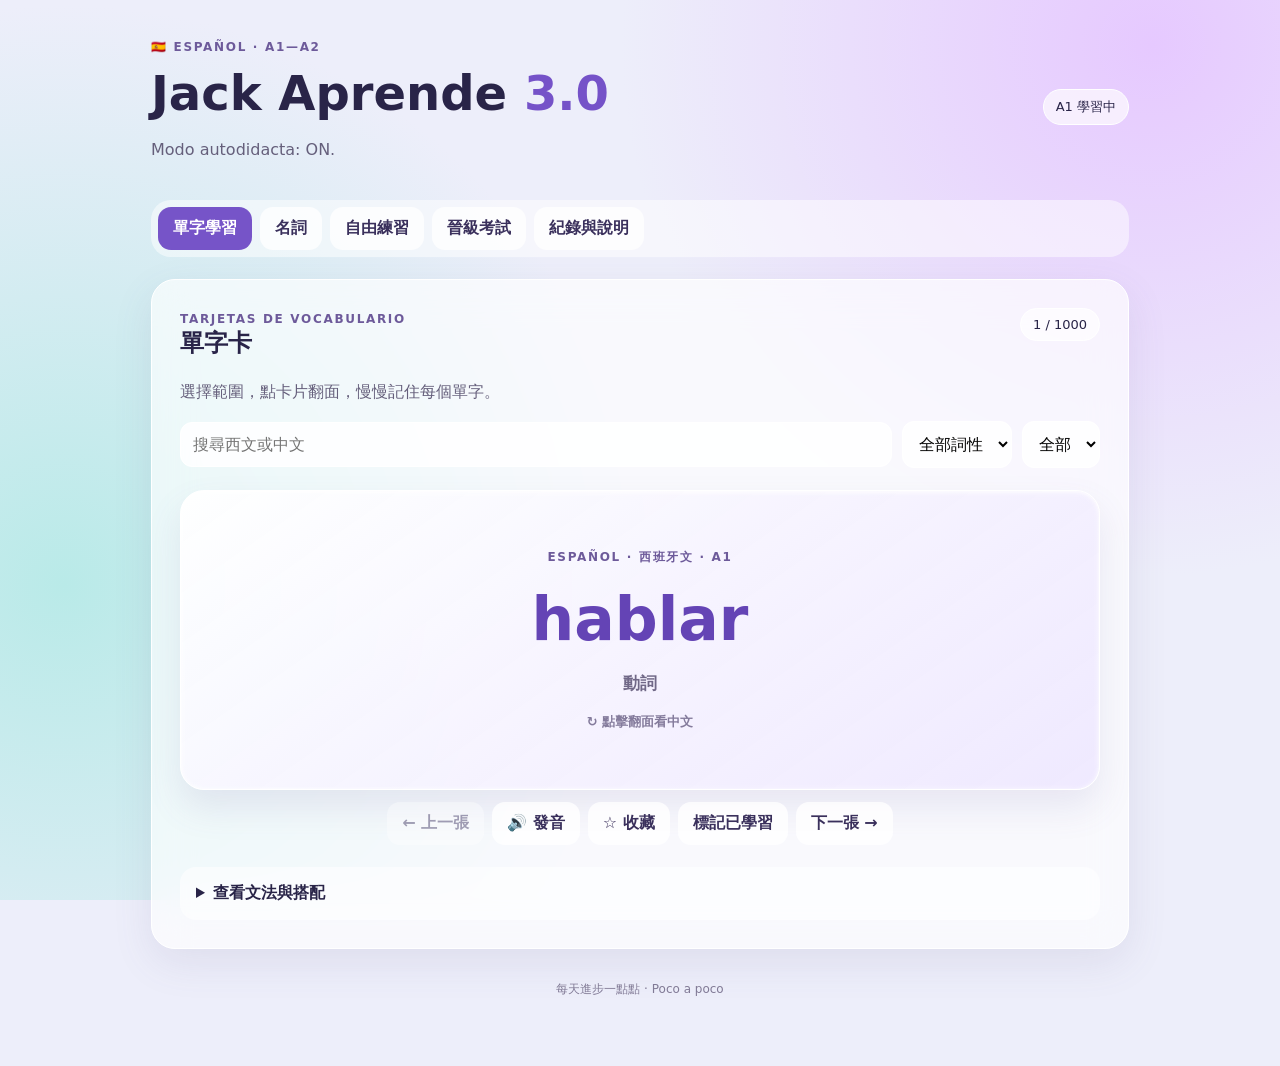
==== commit 1fa3cc89: "Add files via upload" ====
--- a/index.html
+++ b/index.html
@@ -1,26 +1,14 @@
-<!doctype html><html lang="zh-Hant"><head><meta charset="utf-8"><meta name="viewport" content="width=device-width,initial-scale=1"><title>Poco a Poco｜西班牙文學習</title><meta name="theme-color" content="#e8e7fa"><meta name="apple-mobile-web-app-capable" content="yes"><meta name="apple-mobile-web-app-status-bar-style" content="default"><meta name="apple-mobile-web-app-title" content="Poco a Poco"><meta name="description" content="A1–A2 西班牙文單字、變位與進階測驗"><link rel="manifest" href="manifest.webmanifest"><link rel="apple-touch-icon" href="icon-192.png"><style>
-*{box-sizing:border-box}body{margin:0;font-family:system-ui,-apple-system,'Noto Sans TC',sans-serif;color:#252343;background:radial-gradient(circle at 90% 10%,#e1b8f9,transparent 40%),radial-gradient(circle at 0% 85%,#a7f1f1,transparent 43%),#e8e7fa;background-attachment:fixed}main{max-width:730px;margin:auto;padding:22px 16px 65px}.glass{background:#ffffff9c;border:1px solid #ffffffed;box-shadow:0 12px 35px #58458d1c,inset 0 1px 2px white;backdrop-filter:blur(20px);border-radius:26px;padding:20px;margin:14px 0}h1{font-size:clamp(27px,6vw,39px);margin:10px 0 4px}h2{font-size:22px;margin:10px 0}p{color:#716c87}small,.muted{color:#79748d}.eyebrow{font-size:12px;letter-spacing:2px;font-weight:800;color:#7765a8}.row{display:flex;align-items:center;justify-content:space-between;gap:10px}.bar{height:9px;border-radius:9px;background:#ffffffbd;overflow:hidden;margin-top:12px}.bar>div{height:100%;background:linear-gradient(90deg,#7779ec,#c675dc);transition:width .2s}button,input,select{font:inherit}button{cursor:pointer;border:0;border-radius:15px;padding:12px 14px;background:#ffffffbd;color:#3e345f;font-weight:700}button:disabled{opacity:.5;cursor:not-allowed}button.primary{background:linear-gradient(115deg,#6851c6,#a371df);color:white}nav{display:flex;gap:6px;background:#ffffff6b;padding:5px;border-radius:20px;margin-top:16px}nav button{flex:1;font-size:14px;background:transparent}nav button.on{background:white;color:#5a3baf;box-shadow:0 4px 15px #7a62a024}.card{min-height:260px;display:flex;align-items:center;justify-content:center;flex-direction:column;text-align:center;cursor:pointer}.word{font-size:clamp(40px,9vw,64px);font-weight:850;color:#4b35a6;overflow-wrap:anywhere}.buttons{display:flex;gap:9px}.buttons>*{flex:1}.hide{display:none!important}.grid{display:grid;grid-template-columns:repeat(2,minmax(0,1fr));gap:8px}.cell{background:#ffffffa3;padding:11px;border-radius:12px;font-size:13px;overflow-wrap:anywhere}.red{color:#d62d54;font-weight:800}.label{font-size:11px;color:#807993}.opt{display:block;width:100%;text-align:left;margin:9px 0;background:#ffffffb3;border:1px solid #ffffff;border-radius:14px;padding:14px}.opt.right{background:#d4f6e5;border-color:#51a87e}.opt.wrong{background:#ffe1e8;border-color:#d85e80}.textentry{width:100%;border:1px solid #ffffff;border-radius:14px;background:#fffdfdd9;padding:14px;font-size:17px;outline-color:#9575d9}.chip{display:inline-block;background:#ffffffa8;padding:5px 10px;border-radius:20px;font-size:12px;color:#69589a}.stats{font-size:13px;line-height:1.9}#feedback{font-weight:700;margin-top:12px;min-height:23px}.footer{text-align:center;font-size:12px;margin-top:28px;color:#8a80a3}select{background:#fff9;border:1px solid white;border-radius:12px;padding:8px;max-width:100%}.topbar{display:flex;justify-content:space-between;align-items:center}.hint{background:#fff9;padding:12px;border-radius:13px;font-size:13px;margin-top:12px;line-height:1.7}@media(max-width:380px){.glass{padding:15px}nav button{font-size:12px;padding:10px 4px}.buttons button{font-size:12px;padding:10px 4px}}
-nav{flex-wrap:wrap} nav button{min-width:0;white-space:nowrap} </style></head><body><main><div class="topbar"><span class="eyebrow">POCO A POCO · ESPAÑOL</span><span class="chip">🇪🇸 es-ES</span></div><h1>¡Hola! <span style="color:#7956bf">Vamos a aprender.</span></h1><p>Liquid Glass · A1 → A2 西班牙文單字與文法</p><section class="glass"><div class="row"><div><small>目前等級</small><h2 id="level">A1 基礎</h2></div><div style="text-align:right"><small>A1 測驗正確率</small><h2 id="score" style="color:#6c50bf">0%</h2></div></div><div class="bar"><div id="progress" style="width:0%"></div></div><div class="row stats"><span id="count"></span><span>目標 90%</span></div><div id="lock" class="hint"></div></section><nav><button data-tab="cards" class="on">單字卡</button><button data-tab="grammar">變化表</button><button data-tab="uses">搭配用法</button><button data-tab="quiz">進階測驗</button><button data-tab="library">字庫</button></nav>
-<section id="cards"><div class="row" style="margin-top:20px"><span class="eyebrow">VOCABULARY CARDS</span><span id="position" class="muted"></span></div><div id="flash" class="glass card" tabindex="0" role="button"><span id="kind" class="eyebrow"></span><div id="word" class="word" style="margin-top:18px"></div><div id="meaning" style="font-size:21px;margin-top:14px"></div><p id="fliptext">點擊翻卡 · TAP TO FLIP</p></div><div class="buttons"><button id="prev">← 上一個</button><button id="speak">🔊 發音</button><button id="next">下一個 →</button></div><div class="glass"><b>💡 學習提示</b><p id="tip" style="margin-bottom:0"></p></div></section>
-<section id="grammar" class="hide"><div class="glass"><div class="eyebrow">GRAMMAR LAB</div><div id="grammarbody"></div></div><div class="buttons"><button id="gprev">← 上一個</button><button id="gspeak">🔊 發音</button><button id="gnext">下一個 →</button></div></section>
-<section id="uses" class="hide"><div class="glass"><div class="eyebrow">USOS Y EJEMPLOS</div><div id="usesbody"></div></div><div class="buttons"><button id="uprev">← 上一個動詞</button><button id="unext">下一個動詞 →</button></div></section><section id="quiz" class="hide"><div class="glass"><div class="row"><span class="eyebrow">CHALLENGE MODE</span><span id="qnum" class="chip"></span></div><div class="row" style="margin-top:14px"><label>難度 <select id="difficulty"><option value="mixed">混合挑戰</option><option value="hard">高難度填空</option><option value="choice">干擾選擇題</option></select></label><span class="chip" id="qtype"></span></div><h2 id="question" style="margin:24px 0 16px"></h2><div id="qarea"></div><div id="feedback"></div><button id="submit" class="primary" style="width:100%;margin-top:12px">確認答案</button><button id="nextq" class="primary hide" style="width:100%;margin-top:12px">下一題 →</button></div><div class="hint">填空題接受大小寫及重音符號的標準拼寫；必須填寫完整答案。錯誤會計入成績，不能靠重複點選同一題洗分。</div></section>
-<section id="library" class="hide"><div class="glass"><h2>單字資料庫</h2><div class="row"><select id="filter"><option value="all">全部已解鎖</option><option value="v">動詞</option><option value="n">名詞</option><option value="a">形容詞</option></select><span id="librarycount" class="chip"></span></div><div id="librarybody" style="margin-top:14px"></div></div></section>
-<div class="footer">POCO A POCO · 每天進步一點點 ✨<div style="margin-top:9px">學習紀錄保存在這台裝置的瀏覽器中</div></div></main><script>window.addEventListener("error",function(e){var el=document.getElementById("word");if(el&&!el.textContent.trim())el.textContent="載入發生錯誤，請重新整理";});const DATA=[{"w": "hablar", "zh": "說話", "t": "v", "level": "A1", "p": ["hablo", "hablas", "habla", "hablamos", "habláis", "hablan"], "s": ["hablé", "hablaste", "habló", "hablamos", "hablasteis", "hablaron"], "part": "hablado", "ger": "hablando", "irr": {"p": false, "s": false, "part": false, "ger": false}}, {"w": "bailar", "zh": "跳舞", "t": "v", "level": "A1", "p": ["bailo", "bailas", "baila", "bailamos", "bailáis", "bailan"], "s": ["bailé", "bailaste", "bailó", "bailamos", "bailasteis", "bailaron"], "part": "bailado", "ger": "bailando", "irr": {"p": false, "s": false, "part": false, "ger": false}}, {"w": "trabajar", "zh": "工作", "t": "v", "level": "A1", "p": ["trabajo", "trabajas", "trabaja", "trabajamos", "trabajáis", "trabajan"], "s": ["trabajé", "trabajaste", "trabajó", "trabajamos", "trabajasteis", "trabajaron"], "part": "trabajado", "ger": "trabajando", "irr": {"p": false, "s": false, "part": false, "ger": false}}, {"w": "estudiar", "zh": "學習", "t": "v", "level": "A1", "p": ["estudio", "estudias", "estudia", "estudiamos", "estudiáis", "estudian"], "s": ["estudié", "estudiaste", "estudió", "estudiamos", "estudiasteis", "estudiaron"], "part": "estudiado", "ger": "estudiando", "irr": {"p": false, "s": false, "part": false, "ger": false}}, {"w": "comprar", "zh": "購買", "t": "v", "level": "A1", "p": ["compro", "compras", "compra", "compramos", "compráis", "compran"], "s": ["compré", "compraste", "compró", "compramos", "comprasteis", "compraron"], "part": "comprado", "ger": "comprando", "irr": {"p": false, "s": false, "part": false, "ger": false}}, {"w": "mirar", "zh": "觀看", "t": "v", "level": "A1", "p": ["miro", "miras", "mira", "miramos", "miráis", "miran"], "s": ["miré", "miraste", "miró", "miramos", "mirasteis", "miraron"], "part": "mirado", "ger": "mirando", "irr": {"p": false, "s": false, "part": false, "ger": false}}, {"w": "viajar", "zh": "旅行", "t": "v", "level": "A1", "p": ["viajo", "viajas", "viaja", "viajamos", "viajáis", "viajan"], "s": ["viajé", "viajaste", "viajó", "viajamos", "viajasteis", "viajaron"], "part": "viajado", "ger": "viajando", "irr": {"p": false, "s": false, "part": false, "ger": false}}, {"w": "escuchar", "zh": "聆聽", "t": "v", "level": "A1", "p": ["escucho", "escuchas", "escucha", "escuchamos", "escucháis", "escuchan"], "s": ["escuché", "escuchaste", "escuchó", "escuchamos", "escuchasteis", "escucharon"], "part": "escuchado", "ger": "escuchando", "irr": {"p": false, "s": false, "part": false, "ger": false}}, {"w": "comer", "zh": "吃", "t": "v", "level": "A1", "p": ["como", "comes", "come", "comemos", "coméis", "comen"], "s": ["comí", "comiste", "comió", "comimos", "comisteis", "comieron"], "part": "comido", "ger": "comiendo", "irr": {"p": false, "s": false, "part": false, "ger": false}}, {"w": "beber", "zh": "喝", "t": "v", "level": "A1", "p": ["bebo", "bebes", "bebe", "bebemos", "bebéis", "beben"], "s": ["bebí", "bebiste", "bebió", "bebimos", "bebisteis", "bebieron"], "part": "bebido", "ger": "bebiendo", "irr": {"p": false, "s": false, "part": false, "ger": false}}, {"w": "aprender", "zh": "學會", "t": "v", "level": "A1", "p": ["aprendo", "aprendes", "aprende", "aprendemos", "aprendéis", "aprenden"], "s": ["aprendí", "aprendiste", "aprendió", "aprendimos", "aprendisteis", "aprendieron"], "part": "aprendido", "ger": "aprendiendo", "irr": {"p": false, "s": false, "part": false, "ger": false}}, {"w": "vender", "zh": "販售", "t": "v", "level": "A1", "p": ["vendo", "vendes", "vende", "vendemos", "vendéis", "venden"], "s": ["vendí", "vendiste", "vendió", "vendimos", "vendisteis", "vendieron"], "part": "vendido", "ger": "vendiendo", "irr": {"p": false, "s": false, "part": false, "ger": false}}, {"w": "vivir", "zh": "居住", "t": "v", "level": "A1", "p": ["vivo", "vives", "vive", "vivimos", "vivís", "viven"], "s": ["viví", "viviste", "vivió", "vivimos", "vivisteis", "vivieron"], "part": "vivido", "ger": "viviendo", "irr": {"p": false, "s": false, "part": false, "ger": false}}, {"w": "escribir", "zh": "寫", "t": "v", "level": "A1", "p": ["escribo", "escribes", "escribe", "escribimos", "escribís", "escriben"], "s": ["escribí", "escribiste", "escribió", "escribimos", "escribisteis", "escribieron"], "part": "escrito", "ger": "escribiendo", "irr": {"p": false, "s": false, "part": true, "ger": false}}, {"w": "abrir", "zh": "打開", "t": "v", "level": "A1", "p": ["abro", "abres", "abre", "abrimos", "abrís", "abren"], "s": ["abrí", "abriste", "abrió", "abrimos", "abristeis", "abrieron"], "part": "abierto", "ger": "abriendo", "irr": {"p": false, "s": false, "part": true, "ger": false}}, {"w": "recibir", "zh": "收到", "t": "v", "level": "A1", "p": ["recibo", "recibes", "recibe", "recibimos", "recibís", "reciben"], "s": ["recibí", "recibiste", "recibió", "recibimos", "recibisteis", "recibieron"], "part": "recibido", "ger": "recibiendo", "irr": {"p": false, "s": false, "part": false, "ger": false}}, {"w": "tener", "zh": "有", "t": "v", "level": "A1", "p": ["tengo", "tienes", "tiene", "tenemos", "tenéis", "tienen"], "s": ["tuve", "tuviste", "tuvo", "tuvimos", "tuvisteis", "tuvieron"], "part": "tenido", "ger": "teniendo", "irr": {"p": true, "s": true, "part": false, "ger": false}}, {"w": "hacer", "zh": "做", "t": "v", "level": "A1", "p": ["hago", "haces", "hace", "hacemos", "hacéis", "hacen"], "s": ["hice", "hiciste", "hizo", "hicimos", "hicisteis", "hicieron"], "part": "hecho", "ger": "haciendo", "irr": {"p": true, "s": true, "part": true, "ger": false}}, {"w": "ir", "zh": "去", "t": "v", "level": "A1", "p": ["voy", "vas", "va", "vamos", "vais", "van"], "s": ["fui", "fuiste", "fue", "fuimos", "fuisteis", "fueron"], "part": "ido", "ger": "yendo", "irr": {"p": true, "s": true, "part": false, "ger": true}}, {"w": "ser", "zh": "是（本質）", "t": "v", "level": "A1", "p": ["soy", "eres", "es", "somos", "sois", "son"], "s": ["fui", "fuiste", "fue", "fuimos", "fuisteis", "fueron"], "part": "sido", "ger": "siendo", "irr": {"p": true, "s": true, "part": false, "ger": true}}, {"w": "estar", "zh": "是／在（狀態）", "t": "v", "level": "A1", "p": ["estoy", "estás", "está", "estamos", "estáis", "están"], "s": ["estuve", "estuviste", "estuvo", "estuvimos", "estuvisteis", "estuvieron"], "part": "estado", "ger": "estando", "irr": {"p": true, "s": true, "part": false, "ger": false}}, {"w": "ver", "zh": "看見", "t": "v", "level": "A1", "p": ["veo", "ves", "ve", "vemos", "veis", "ven"], "s": ["vi", "viste", "vio", "vimos", "visteis", "vieron"], "part": "visto", "ger": "viendo", "irr": {"p": true, "s": true, "part": true, "ger": true}}, {"w": "dar", "zh": "給", "t": "v", "level": "A1", "p": ["doy", "das", "da", "damos", "dais", "dan"], "s": ["di", "diste", "dio", "dimos", "disteis", "dieron"], "part": "dado", "ger": "dando", "irr": {"p": true, "s": true, "part": false, "ger": false}}, {"w": "poner", "zh": "放置", "t": "v", "level": "A1", "p": ["pongo", "pones", "pone", "ponemos", "ponéis", "ponen"], "s": ["puse", "pusiste", "puso", "pusimos", "pusisteis", "pusieron"], "part": "puesto", "ger": "poniendo", "irr": {"p": true, "s": true, "part": true, "ger": false}}, {"w": "venir", "zh": "來", "t": "v", "level": "A1", "p": ["vengo", "vienes", "viene", "venimos", "venís", "vienen"], "s": ["vine", "viniste", "vino", "vinimos", "vinisteis", "vinieron"], "part": "venido", "ger": "viniendo", "irr": {"p": true, "s": true, "part": false, "ger": true}}, {"w": "salir", "zh": "出去", "t": "v", "level": "A1", "p": ["salgo", "sales", "sale", "salimos", "salís", "salen"], "s": ["salí", "saliste", "salió", "salimos", "salisteis", "salieron"], "part": "salido", "ger": "saliendo", "irr": {"p": true, "s": false, "part": false, "ger": false}}, {"w": "dormir", "zh": "睡覺", "t": "v", "level": "A1", "p": ["duermo", "duermes", "duerme", "dormimos", "dormís", "duermen"], "s": ["dormí", "dormiste", "durmió", "dormimos", "dormisteis", "durmieron"], "part": "dormido", "ger": "durmiendo", "irr": {"p": true, "s": true, "part": false, "ger": true}}, {"w": "querer", "zh": "想要", "t": "v", "level": "A1", "p": ["quiero", "quieres", "quiere", "queremos", "queréis", "quieren"], "s": ["quise", "quisiste", "quiso", "quisimos", "quisisteis", "quisieron"], "part": "querido", "ger": "queriendo", "irr": {"p": true, "s": true, "part": false, "ger": false}}, {"w": "poder", "zh": "能夠", "t": "v", "level": "A1", "p": ["puedo", "puedes", "puede", "podemos", "podéis", "pueden"], "s": ["pude", "pudiste", "pudo", "pudimos", "pudisteis", "pudieron"], "part": "podido", "ger": "pudiendo", "irr": {"p": true, "s": true, "part": false, "ger": true}}, {"w": "saber", "zh": "知道", "t": "v", "level": "A1", "p": ["sé", "sabes", "sabe", "sabemos", "sabéis", "saben"], "s": ["supe", "supiste", "supo", "supimos", "supisteis", "supieron"], "part": "sabido", "ger": "sabiendo", "irr": {"p": true, "s": true, "part": false, "ger": false}}, {"w": "pedir", "zh": "請求／點餐", "t": "v", "level": "A2", "p": ["pido", "pides", "pide", "pedimos", "pedís", "piden"], "s": ["pedí", "pediste", "pidió", "pedimos", "pedisteis", "pidieron"], "part": "pedido", "ger": "pidiendo", "irr": {"p": true, "s": true, "part": false, "ger": true}}, {"w": "volver", "zh": "返回", "t": "v", "level": "A2", "p": ["vuelvo", "vuelves", "vuelve", "volvemos", "volvéis", "vuelven"], "s": ["volví", "volviste", "volvió", "volvimos", "volvisteis", "volvieron"], "part": "vuelto", "ger": "volviendo", "irr": {"p": true, "s": false, "part": true, "ger": false}}, {"w": "decir", "zh": "說／告訴", "t": "v", "level": "A2", "p": ["digo", "dices", "dice", "decimos", "decís", "dicen"], "s": ["dije", "dijiste", "dijo", "dijimos", "dijisteis", "dijeron"], "part": "dicho", "ger": "diciendo", "irr": {"p": true, "s": true, "part": true, "ger": true}}, {"w": "seguir", "zh": "繼續／跟隨", "t": "v", "level": "A2", "p": ["sigo", "sigues", "sigue", "seguimos", "seguís", "siguen"], "s": ["seguí", "seguiste", "siguió", "seguimos", "seguisteis", "siguieron"], "part": "seguido", "ger": "siguiendo", "irr": {"p": true, "s": true, "part": false, "ger": true}}, {"w": "sentir", "zh": "感覺", "t": "v", "level": "A2", "p": ["siento", "sientes", "siente", "sentimos", "sentís", "sienten"], "s": ["sentí", "sentiste", "sintió", "sentimos", "sentisteis", "sintieron"], "part": "sentido", "ger": "sintiendo", "irr": {"p": true, "s": true, "part": false, "ger": true}}, {"w": "conseguir", "zh": "取得／設法做到", "t": "v", "level": "A2", "p": ["consigo", "consigues", "consigue", "conseguimos", "conseguís", "consiguen"], "s": ["conseguí", "conseguiste", "consiguió", "conseguimos", "conseguisteis", "consiguieron"], "part": "conseguido", "ger": "consiguiendo", "irr": {"p": true, "s": true, "part": false, "ger": true}}, {"w": "elegir", "zh": "選擇", "t": "v", "level": "A2", "p": ["elijo", "eliges", "elige", "elegimos", "elegís", "eligen"], "s": ["elegí", "elegiste", "eligió", "elegimos", "elegisteis", "eligieron"], "part": "elegido", "ger": "eligiendo", "irr": {"p": true, "s": true, "part": false, "ger": false}}, {"w": "conocer", "zh": "認識", "t": "v", "level": "A2", "p": ["conozco", "conoces", "conoce", "conocemos", "conocéis", "conocen"], "s": ["conocí", "conociste", "conoció", "conocimos", "conocisteis", "conocieron"], "part": "conocido", "ger": "conociendo", "irr": {"p": true, "s": false, "part": false, "ger": false}}, {"w": "traer", "zh": "帶來", "t": "v", "level": "A2", "p": ["traigo", "traes", "trae", "traemos", "traéis", "traen"], "s": ["traje", "trajiste", "trajo", "trajimos", "trajisteis", "trajeron"], "part": "traído", "ger": "trayendo", "irr": {"p": true, "s": true, "part": false, "ger": true}}, {"w": "leer", "zh": "閱讀", "t": "v", "level": "A1", "p": ["leo", "lees", "lee", "leemos", "leéis", "leen"], "s": ["leí", "leíste", "leyó", "leímos", "leísteis", "leyeron"], "part": "leído", "ger": "leyendo", "irr": {"p": false, "s": false, "part": false, "ger": true}}, {"w": "casa", "zh": "家／房子", "t": "n", "level": "A1", "g": "f", "plural": "casas", "count": "可數", "irr": false}, {"w": "libro", "zh": "書", "t": "n", "level": "A1", "g": "m", "plural": "libros", "count": "可數", "irr": false}, {"w": "agua", "zh": "水", "t": "n", "level": "A1", "g": "f", "plural": "aguas", "count": "通常不可數", "irr": true}, {"w": "café", "zh": "咖啡", "t": "n", "level": "A1", "g": "m", "plural": "cafés", "count": "依語意", "irr": false}, {"w": "ciudad", "zh": "城市", "t": "n", "level": "A1", "g": "f", "plural": "ciudades", "count": "可數", "irr": false}, {"w": "luz", "zh": "光／燈", "t": "n", "level": "A1", "g": "f", "plural": "luces", "count": "依語意", "irr": true}, {"w": "coche", "zh": "汽車", "t": "n", "level": "A1", "g": "m", "plural": "coches", "count": "可數", "irr": false}, {"w": "calle", "zh": "街道", "t": "n", "level": "A1", "g": "f", "plural": "calles", "count": "可數", "irr": false}, {"w": "mesa", "zh": "桌子", "t": "n", "level": "A1", "g": "f", "plural": "mesas", "count": "可數", "irr": false}, {"w": "silla", "zh": "椅子", "t": "n", "level": "A1", "g": "f", "plural": "sillas", "count": "可數", "irr": false}, {"w": "pan", "zh": "麵包", "t": "n", "level": "A1", "g": "m", "plural": "panes", "count": "依語意", "irr": false}, {"w": "leche", "zh": "牛奶", "t": "n", "level": "A1", "g": "f", "plural": "leches", "count": "通常不可數", "irr": false}, {"w": "arroz", "zh": "米飯", "t": "n", "level": "A1", "g": "m", "plural": "arroces", "count": "通常不可數", "irr": false}, {"w": "tiempo", "zh": "時間／天氣", "t": "n", "level": "A1", "g": "m", "plural": "tiempos", "count": "依語意", "irr": false}, {"w": "día", "zh": "一天", "t": "n", "level": "A1", "g": "m", "plural": "días", "count": "可數", "irr": true}, {"w": "noche", "zh": "夜晚", "t": "n", "level": "A1", "g": "f", "plural": "noches", "count": "可數", "irr": false}, {"w": "mano", "zh": "手", "t": "n", "level": "A1", "g": "f", "plural": "manos", "count": "可數", "irr": true}, {"w": "foto", "zh": "照片", "t": "n", "level": "A1", "g": "f", "plural": "fotos", "count": "可數", "irr": true}, {"w": "problema", "zh": "問題", "t": "n", "level": "A1", "g": "m", "plural": "problemas", "count": "可數", "irr": true}, {"w": "idioma", "zh": "語言", "t": "n", "level": "A1", "g": "m", "plural": "idiomas", "count": "可數", "irr": true}, {"w": "trabajo", "zh": "工作", "t": "n", "level": "A1", "g": "m", "plural": "trabajos", "count": "依語意", "irr": false}, {"w": "amigo", "zh": "朋友", "t": "n", "level": "A1", "g": "m", "plural": "amigos", "count": "可數", "irr": false}, {"w": "familia", "zh": "家庭", "t": "n", "level": "A1", "g": "f", "plural": "familias", "count": "可數", "irr": false}, {"w": "comida", "zh": "食物／餐點", "t": "n", "level": "A1", "g": "f", "plural": "comidas", "count": "依語意", "irr": false}, {"w": "habitación", "zh": "房間", "t": "n", "level": "A1", "g": "f", "plural": "habitaciones", "count": "可數", "irr": false}, {"w": "estación", "zh": "車站", "t": "n", "level": "A1", "g": "f", "plural": "estaciones", "count": "可數", "irr": false}, {"w": "billete", "zh": "票", "t": "n", "level": "A1", "g": "m", "plural": "billetes", "count": "可數", "irr": false}, {"w": "viaje", "zh": "旅行", "t": "n", "level": "A2", "g": "m", "plural": "viajes", "count": "可數", "irr": false}, {"w": "información", "zh": "資訊", "t": "n", "level": "A2", "g": "f", "plural": "informaciones", "count": "通常不可數", "irr": false}, {"w": "oportunidad", "zh": "機會", "t": "n", "level": "A2", "g": "f", "plural": "oportunidades", "count": "可數", "irr": false}, {"w": "experiencia", "zh": "經驗／體驗", "t": "n", "level": "A2", "g": "f", "plural": "experiencias", "count": "依語意", "irr": false}, {"w": "decisión", "zh": "決定", "t": "n", "level": "A2", "g": "f", "plural": "decisiones", "count": "可數", "irr": false}, {"w": "reunión", "zh": "會議", "t": "n", "level": "A2", "g": "f", "plural": "reuniones", "count": "可數", "irr": false}, {"w": "consejo", "zh": "建議", "t": "n", "level": "A2", "g": "m", "plural": "consejos", "count": "可數", "irr": false}, {"w": "equipo", "zh": "團隊／設備", "t": "n", "level": "A2", "g": "m", "plural": "equipos", "count": "可數", "irr": false}, {"w": "presupuesto", "zh": "預算", "t": "n", "level": "A2", "g": "m", "plural": "presupuestos", "count": "可數", "irr": false}, {"w": "recuerdo", "zh": "回憶", "t": "n", "level": "A2", "g": "m", "plural": "recuerdos", "count": "可數", "irr": false}, {"w": "paisaje", "zh": "風景", "t": "n", "level": "A2", "g": "m", "plural": "paisajes", "count": "可數", "irr": false}, {"w": "película", "zh": "電影", "t": "n", "level": "A2", "g": "f", "plural": "películas", "count": "可數", "irr": false}, {"w": "salud", "zh": "健康", "t": "n", "level": "A2", "g": "f", "plural": "saludes", "count": "通常不可數", "irr": false}, {"w": "bonito", "zh": "漂亮", "t": "a", "level": "A1"}, {"w": "grande", "zh": "大", "t": "a", "level": "A1"}, {"w": "pequeño", "zh": "小", "t": "a", "level": "A1"}, {"w": "nuevo", "zh": "新", "t": "a", "level": "A1"}, {"w": "viejo", "zh": "舊／年老", "t": "a", "level": "A1"}, {"w": "bueno", "zh": "好", "t": "a", "level": "A1"}, {"w": "malo", "zh": "壞", "t": "a", "level": "A1"}, {"w": "fácil", "zh": "容易", "t": "a", "level": "A1"}, {"w": "difícil", "zh": "困難", "t": "a", "level": "A1"}, {"w": "rápido", "zh": "快", "t": "a", "level": "A1"}, {"w": "lento", "zh": "慢", "t": "a", "level": "A1"}, {"w": "caro", "zh": "貴", "t": "a", "level": "A1"}, {"w": "barato", "zh": "便宜", "t": "a", "level": "A1"}, {"w": "feliz", "zh": "開心", "t": "a", "level": "A1"}, {"w": "triste", "zh": "難過", "t": "a", "level": "A1"}, {"w": "cansado", "zh": "疲累", "t": "a", "level": "A1"}, {"w": "ocupado", "zh": "忙碌", "t": "a", "level": "A1"}, {"w": "libre", "zh": "空閒／自由", "t": "a", "level": "A1"}, {"w": "importante", "zh": "重要", "t": "a", "level": "A1"}, {"w": "interesante", "zh": "有趣", "t": "a", "level": "A1"}, {"w": "necesario", "zh": "必要", "t": "a", "level": "A2"}, {"w": "posible", "zh": "可能", "t": "a", "level": "A2"}, {"w": "seguro", "zh": "安全／確定", "t": "a", "level": "A2"}, {"w": "cómodo", "zh": "舒適", "t": "a", "level": "A2"}, {"w": "diferente", "zh": "不同", "t": "a", "level": "A2"}, {"w": "siguiente", "zh": "下一個", "t": "a", "level": "A2"}, {"w": "anterior", "zh": "上一個", "t": "a", "level": "A2"}, {"w": "disponible", "zh": "可用／有空", "t": "a", "level": "A2"}, {"w": "suficiente", "zh": "足夠", "t": "a", "level": "A2"}, {"w": "orgulloso", "zh": "驕傲", "t": "a", "level": "A2"}];</script><script>
-(()=>{'use strict';const $=id=>document.getElementById(id),people=['yo','tú','él / ella','nosotros','vosotros','ellos / ellas'],haber=['he','has','ha','hemos','habéis','han'],estar=['estoy','estás','está','estamos','estáis','están'];const USES={"hablar": [["hablar de alguien / algo", "談論某人或某事", "Hablamos de ti.", "我們談論你。"], ["hablar con alguien", "與某人交談", "Hablo con mi profesora.", "我跟老師說話。"], ["hablar sobre algo", "討論某主題", "Hablamos sobre el viaje.", "我們討論旅行。"], ["hablar en un idioma", "用某語言交談", "Hablo en español.", "我用西班牙文說話。"], ["hablar por teléfono", "通電話", "Hablo por teléfono.", "我在講電話。"]], "bailar": [["bailar con alguien", "與某人跳舞", "Bailo con Ana.", "我和 Ana 跳舞。"]], "trabajar": [["trabajar en un lugar", "在某地工作", "Trabajo en un estudio.", "我在攝影棚工作。"], ["trabajar para alguien", "為某人工作", "Trabajo para un fotógrafo.", "我為攝影師工作。"]], "estudiar": [["estudiar para un examen", "為考試讀書", "Estudio para el examen.", "我為考試讀書。"]], "comprar": [["comprar algo para alguien", "買東西給某人", "Compro flores para ti.", "我買花給你。"]], "mirar": [["mirar a alguien", "看著某人", "Mira a la cámara.", "看著相機。"]], "viajar": [["viajar a un lugar", "去某地旅行", "Viajo a España.", "我去西班牙旅行。"], ["viajar en un medio de transporte", "搭乘交通工具旅行", "Viajo en tren.", "我搭火車旅行。"]], "escuchar": [["escuchar a alguien", "聽某人說話", "Escucho a mi profesora.", "我聽老師說話。"]], "comer": [["comer con alguien", "與某人吃飯", "Como con mis amigos.", "我和朋友吃飯。"]], "beber": [["beber algo", "喝某物（直接受詞）", "Bebo agua.", "我喝水。"]], "aprender": [["aprender a + infinitivo", "學會做某事", "Aprendo a cocinar.", "我學做飯。"]], "vender": [["vender algo a alguien", "賣東西給某人", "Vendo mi coche a un amigo.", "我把車賣給朋友。"]], "vivir": [["vivir en un lugar", "住在某地", "Vivo en Taichung.", "我住在台中。"], ["vivir con alguien", "與某人同住", "Vivo con mi pareja.", "我和伴侶同住。"]], "escribir": [["escribir a alguien", "寫信給某人", "Escribo a mi profesora.", "我寫信給老師。"]], "abrir": [["abrir algo con algo", "用某物打開", "Abro la puerta con una llave.", "我用鑰匙開門。"]], "recibir": [["recibir algo de alguien", "收到某人給的東西", "Recibo un correo de Ana.", "我收到 Ana 的郵件。"]], "tener": [["tener que + infinitivo", "必須做某事", "Tengo que trabajar.", "我必須工作。"], ["tener ganas de + infinitivo", "想做某事", "Tengo ganas de viajar.", "我想旅行。"]], "hacer": [["hacer algo para alguien", "為某人做某事", "Hago una foto para ti.", "我為你拍一張照片。"]], "ir": [["ir a un lugar", "去某地", "Voy al estudio.", "我去攝影棚。"], ["ir a + infinitivo", "打算做某事", "Voy a estudiar.", "我打算讀書。"], ["ir en coche", "搭汽車去", "Voy en coche.", "我開車或搭車去。"]], "ser": [["ser de un lugar", "來自某地", "Soy de Taiwán.", "我來自台灣。"]], "estar": [["estar en un lugar", "位於某地", "Estoy en casa.", "我在家。"], ["estar de vacaciones", "正在度假", "Estoy de vacaciones.", "我正在度假。"]], "ver": [["ver a alguien", "見到某人", "Veo a Ana.", "我看到 Ana。"]], "dar": [["dar algo a alguien", "給某人某物", "Doy un libro a Ana.", "我給 Ana 一本書。"]], "poner": [["poner algo en un lugar", "把東西放在某處", "Pongo el libro en la mesa.", "我把書放在桌上。"]], "venir": [["venir de un lugar", "從某地來", "Vengo de casa.", "我從家裡來。"]], "salir": [["salir de un lugar", "離開某地", "Salgo de casa.", "我離開家。"], ["salir con alguien", "與某人外出／交往", "Salgo con mis amigos.", "我和朋友出去。"]], "dormir": [["dormir bien / mal", "睡得好／不好", "Duermo mal.", "我睡不好。"]], "querer": [["querer + infinitivo", "想做某事", "Quiero aprender español.", "我想學西班牙文。"]], "poder": [["poder + infinitivo", "能做某事", "Puedo ayudarte.", "我可以幫你。"]], "saber": [["saber + infinitivo", "懂得如何做某事", "Sé cocinar.", "我會做飯。"]], "pedir": [["pedir algo a alguien", "向某人要求某物", "Pido ayuda a Ana.", "我向 Ana 求助。"]], "volver": [["volver a un lugar", "返回某地", "Vuelvo a casa.", "我回家。"], ["volver a + infinitivo", "再次做某事", "Vuelvo a intentarlo.", "我再試一次。"]], "decir": [["decir algo a alguien", "告訴某人某事", "Le digo la verdad a Ana.", "我告訴 Ana 真相。"]], "seguir": [["seguir + gerundio", "繼續做某事", "Sigo estudiando.", "我繼續讀書。"]], "sentir": [["sentirse + adjetivo", "感覺如何", "Me siento cansado.", "我感到疲累。"]], "conseguir": [["conseguir + infinitivo", "成功做到某事", "Consigo terminar el trabajo.", "我成功完成工作。"]], "elegir": [["elegir entre dos opciones", "在兩個選項中選擇", "Elijo entre dos opciones.", "我在兩個選項中選擇。"]], "conocer": [["conocer a alguien", "認識某人", "Conozco a Ana.", "我認識 Ana。"]], "traer": [["traer algo de un lugar", "從某地帶來某物", "Traigo vino de España.", "我從西班牙帶來酒。"]], "leer": [["leer sobre algo", "閱讀某主題", "Leo sobre fotografía.", "我閱讀攝影相關內容。"]]};const pastEstar=["estaba","estabas","estaba","estábamos","estabais","estaban"];let state={attempts:[],index:0,tab:'cards',flip:false,qn:0};try{const x=JSON.parse(localStorage.getItem('poco-v2-expanded')||'{}');if(x&&Array.isArray(x.attempts))state={...state,...x}}catch(e){}const save=()=>{try{localStorage.setItem('poco-v2-expanded',JSON.stringify(state))}catch(e){}};const a1=DATA.filter(x=>x.level==='A1'),a2=DATA.filter(x=>x.level==='A2');const eligible=()=>{const a=state.attempts.filter(x=>x.level==='A1'),types=new Set(a.map(x=>x.kind));return a.length>=30&&a.filter(x=>x.ok).length/a.length>=.9&&types.size>=3};const bank=()=>eligible()?DATA:a1;let question=null,done=false;function stats(){const a=state.attempts.filter(x=>x.level==='A1'),pct=a.length?Math.round(100*a.filter(x=>x.ok).length/a.length):0;$('score').textContent=pct+'%';$('progress').style.width=pct+'%';$('count').textContent=`A1：${a.filter(x=>x.ok).length}/${a.length} 題正確`;$('level').textContent=eligible()?'A2 · 已解鎖':'A1 · 基礎';$('lock').textContent=eligible()?'🔓 A2 已解鎖！可學習進階單字':`🔒 解鎖 A2：至少 30 題、3 種題型，累積正確率達 90%（目前 ${a.length}/30 題）`}
-function tip(w){if(w.t==='v')return `動詞 · ${w.irr.p||w.irr.s||w.irr.part||w.irr.ger?'含不規則變化，請留意變化表中的紅字':'規則變化'}。`;if(w.t==='n')return `名詞 · ${w.g==='f'?'陰性':'陽性'} · ${w.count}。${w.w==='agua'?'agua 是陰性名詞，但單數通常使用 el agua。':''}`;return '形容詞：注意陰陽性與單複數配合。'}
-function showCard(){const w=bank()[state.index]||bank()[0];$('position').textContent=`${state.index+1} / ${bank().length}`;$('kind').textContent=({v:'VERB · 動詞',n:'NOUN · 名詞',a:'ADJECTIVE · 形容詞'})[w.t]+' · '+w.level;$('word').textContent=state.flip?w.zh:w.w;$('meaning').textContent=state.flip?w.w:'';$('fliptext').textContent=state.flip?'點擊返回正面':'點擊翻卡 · TAP TO FLIP';$('tip').textContent=tip(w);$('prev').disabled=state.index===0;$('next').disabled=state.index===bank().length-1}
-const red=(x,b)=>b?`<span class="red">${x}</span>`:x;function grammar(){const w=bank()[state.index],v=w.t==='v';let h=`<h2 style="color:#5335a4;font-size:31px">${w.w}</h2><p>${w.zh} · ${w.level}</p>`;if(v){for(const [title,arr,flag] of [['現在式 · Presente',w.p,w.irr.p],['簡單過去式 · Pretérito indefinido',w.s,w.irr.s],['現在完成式 · Pretérito perfecto',haber.map(x=>x+' '+w.part),w.irr.part],['現在進行式 · Estar + gerundio',estar.map(x=>x+' '+w.ger),w.irr.ger],['過去進行式 · Estar (imperfecto) + gerundio',pastEstar.map(x=>x+' '+w.ger),w.irr.ger]]){h+=`<h3 style="margin-top:23px">${title}</h3><div class="grid">`;people.forEach((p,i)=>{let irregular=flag;if(title.startsWith('現在式')&&w.w==='tener')irregular=i!==3&&i!==4;if(title.startsWith('現在式')&&['dormir','querer','poder','volver','sentir'].includes(w.w))irregular=[0,1,2,5].includes(i);h+=`<div class="cell"><span class="label">${p}</span><div style="font-weight:700">${red(arr[i],irregular)}</div></div>`});h+='</div>'}h+='<p style="font-size:12px">紅字提示不規則變化；現在完成式使用 haber + 過去分詞，現在進行式使用 estar + 副動詞（gerundio）；過去進行式表示過去某時正在進行的動作。</p>'}else if(w.t==='n'){const art=w.g==='f'?'la':'el',part=w.g==='f'?'las':'los';h+=`<div class="grid"><div class="cell"><span class="label">單數</span><h3>${w.w==='agua'?'el':art} ${w.w}</h3></div><div class="cell"><span class="label">複數</span><h3>${red(part+' '+w.plural,w.irr)}</h3></div><div class="cell">性別：${w.g==='f'?'陰性':'陽性'}</div><div class="cell">${w.count}</div></div>`;if(w.w==='agua')h+='<p>注意：agua 是陰性，因重音 a 開頭，單數通常使用 el agua；形容詞仍採陰性。</p>';if(w.count.includes('不可數'))h+='<p>複數形式通常只在特定語境下使用。</p>'}else{h+='<p>形容詞會依修飾的名詞調整性數；例如 bonito → bonita / bonitos / bonitas。部分形容詞如 grande、fácil、feliz 沒有陰陽性字尾差異。</p>'}$('grammarbody').innerHTML=h}
-function uses(){const w=bank()[state.index];$('usesbody').innerHTML=`<h2>${w.w}</h2><p>${w.zh}</p>`+(USES[w.w]||[]).map((r,i)=>`<div class="cell" style="margin:12px 0"><h3>${r[0]}</h3><p>${r[1]}</p><b>${r[2]}</b><p>${r[3]}</p><button data-example="${i}">🔊 例句發音</button></div>`).join('');if(!USES[w.w])$('usesbody').innerHTML+='<p>此單字不是動詞，請切換至其他動詞。</p>';document.querySelectorAll('[data-example]').forEach(b=>b.onclick=()=>speak(USES[w.w][+b.dataset.example][2]));}function moveVerb(n){const b=bank();let i=state.index+n;while(i>=0&&i<b.length&&b[i].t!=='v')i+=n;if(i>=0&&i<b.length){state.index=i;state.flip=false;save();uses()}}function move(n){state.index=Math.max(0,Math.min(bank().length-1,state.index+n));state.flip=false;save();showCard();grammar()}
-function speak(s){if(!('speechSynthesis'in window)){alert('此瀏覽器無法使用語音合成');return}const u=new SpeechSynthesisUtterance(s);u.lang='es-ES';u.rate=.82;const voices=speechSynthesis.getVoices();u.voice=voices.find(x=>x.lang.toLowerCase()==='es-es')||voices.find(x=>x.lang.startsWith('es'))||null;speechSynthesis.cancel();speechSynthesis.speak(u)}
-const shuffle=a=>a.slice().sort(()=>Math.random()-.5),norm=s=>s.trim().toLocaleLowerCase('es-ES').replace(/\s+/g,' ');function makeQuestion(){const pool=bank(),mode=$('difficulty').value,types=mode==='hard'?['fill','translate','context']:mode==='choice'?['choice','confuse']:['fill','translate','choice','context','confuse'];let kind=types[state.qn%types.length];let w=pool[(state.qn*7+3)%pool.length];if(['fill','context'].includes(kind)){const verbs=pool.filter(x=>x.t==='v');w=verbs[(state.qn*3+5)%verbs.length]}if(kind==='confuse'){const nouns=pool.filter(x=>x.t==='n');w=nouns[(state.qn*5+2)%nouns.length]}
-let title='',answer='',opts=[];if(kind==='fill'){const i=(state.qn*3+1)%6,form=['p','s','perfect','progress','pastprogress'][Math.floor(state.qn/3)%5];answer=form==='perfect'?haber[i]+' '+w.part:form==='progress'?estar[i]+' '+w.ger:form==='pastprogress'?pastEstar[i]+' '+w.ger:w[form][i];title=`請寫出「${w.w}」的 ${people[i]} ${{p:'現在式',s:'簡單過去式',perfect:'現在完成式',progress:'現在進行式',pastprogress:'過去進行式'}[form]}：`;}
-else if(kind==='translate'){title=`請把「${w.zh}」翻成西班牙文（字典原形）：`;answer=w.w}
-else if(kind==='context'){const i=(state.qn+2)%6,form=state.qn%2?'s':'p';answer=w[form][i];title=`${people[i]} ______ (${w.w}) · ${form==='s'?'昨天／已完成的過去動作':'現在的習慣或狀態'}。請填入正確動詞。`}
-else if(kind==='confuse'){answer=w.g==='f'?'陰性':'陽性';title=`「${w.w}」在文法上屬於哪個性別？`;opts=['陰性','陽性'];if(w.w==='agua')title+='（注意冠詞陷阱）'}
-else{if(w.t==='v'){const i=(state.qn+1)%6;answer=w.p[i];title=`「${w.w}」的 ${people[i]} 現在式是？`;opts=[answer,w.p[(i+1)%6],w.s[i],w.p[(i+3)%6]]}else{answer=w.zh;title=`「${w.w}」最準確的意思是？`;opts=[answer,...pool.filter(x=>x.t===w.t&&x.w!==w.w).slice(state.qn%4,state.qn%4+3).map(x=>x.zh)]}}
-opts=[...new Set(opts)];if(kind==='choice'&&opts.length<4){for(const x of pool){if(x.t===w.t&&!opts.includes(x.zh))opts.push(x.zh);if(opts.length>=4)break}}question={w,kind,title,answer,opts:shuffle(opts)};done=false;$('question').textContent=title;$('qnum').textContent=`第 ${state.qn+1} 題`;$('qtype').textContent=({fill:'動詞變位填空',translate:'中翻西',context:'情境時態填空',choice:'混淆選擇題',confuse:'名詞性別陷阱'})[kind];$('feedback').textContent='';$('submit').classList.remove('hide');$('nextq').classList.add('hide');if(opts.length){$('qarea').innerHTML=question.opts.map((x,i)=>`<button class="opt" data-i="${i}">${x}</button>`).join('');document.querySelectorAll('#qarea .opt').forEach(b=>b.onclick=()=>{if(done)return;document.querySelectorAll('#qarea .opt').forEach(x=>x.style.outline='none');b.style.outline='2px solid #8b6bd8';question.selected=question.opts[+b.dataset.i]})}else{$('qarea').innerHTML='<input id="entry" class="textentry" autocomplete="off" autocapitalize="off" spellcheck="false" placeholder="輸入完整西班牙文答案…">';$('entry').addEventListener('keydown',e=>{if(e.key==='Enter')submit()})}}
-function submit(){if(done)return;const response=question.opts.length?question.selected:$('entry').value;if(!response||!response.trim()){$('feedback').textContent='請先作答';return}done=true;const ok=norm(response)===norm(question.answer);state.attempts.push({level:question.w.level,kind:question.kind,ok});state.qn++;save();stats();$('feedback').textContent=ok?'✓ ¡Muy bien! 完全正確！':`✗ 正確答案：${question.answer}`;$('feedback').style.color=ok?'#16865b':'#c33d60';if(question.opts.length)document.querySelectorAll('#qarea .opt').forEach(b=>{b.disabled=true;const val=question.opts[+b.dataset.i];if(val===question.answer)b.classList.add('right');else if(val===response)b.classList.add('wrong')});else $('entry').disabled=true;$('submit').classList.add('hide');$('nextq').classList.remove('hide')}
-function library(){const filter=$('filter').value,items=bank().filter(w=>filter==='all'||w.t===filter);$('librarycount').textContent=`${items.length} 個單字`;$('librarybody').innerHTML=items.map(w=>`<button class="opt" data-word="${w.w}"><span style="font-weight:800;color:#5135a3">${w.w}</span> · ${w.zh} <span class="chip">${w.level}</span></button>`).join('');document.querySelectorAll('[data-word]').forEach(b=>b.onclick=()=>{state.index=bank().findIndex(w=>w.w===b.dataset.word);state.flip=false;setTab('grammar')})}
-function setTab(t){state.tab=t;document.querySelectorAll('nav button').forEach(b=>b.classList.toggle('on',b.dataset.tab===t));['cards','grammar','uses','quiz','library'].forEach(x=>$(x).classList.toggle('hide',x!==t));if(t==='grammar')grammar();if(t==='uses')uses();if(t==='cards')showCard();if(t==='quiz'&&!question)makeQuestion();if(t==='library')library();save()}
-document.querySelectorAll('nav button').forEach(b=>b.onclick=()=>setTab(b.dataset.tab));$('flash').onclick=()=>{state.flip=!state.flip;showCard()};$('flash').onkeydown=e=>{if(e.key==='Enter'||e.key===' '){e.preventDefault();$('flash').click()}};$('prev').onclick=()=>move(-1);$('next').onclick=()=>move(1);$('gprev').onclick=()=>move(-1);$('gnext').onclick=()=>move(1);$('speak').onclick=()=>speak(bank()[state.index].w);$('gspeak').onclick=()=>speak(bank()[state.index].w);$('submit').onclick=submit;$('nextq').onclick=()=>{question=null;makeQuestion()};$('difficulty').onchange=()=>{question=null;makeQuestion()};$('filter').onchange=library;$('uprev').onclick=()=>moveVerb(-1);$('unext').onclick=()=>moveVerb(1);state.index=Math.max(0,Math.min(Number(state.index)||0,bank().length-1));if(!['cards','grammar','uses','quiz','library'].includes(state.tab))state.tab='cards';stats();setTab(state.tab);
-})();</script><script>if("serviceWorker" in navigator && (location.protocol==="https:" || location.hostname==="localhost")){window.addEventListener("load",()=>navigator.serviceWorker.register("./sw.js").catch(()=>{}));}</script></body></html>
+<!doctype html><html lang="zh-Hant"><head><meta charset="utf-8"><meta name="viewport" content="width=device-width,initial-scale=1"><meta name="theme-color" content="#ede9fa"><meta name="description" content="Jack Aprende 西班牙文學習"><link rel="manifest" href="manifest.webmanifest"><link rel="icon" href="icon.svg" type="image/svg+xml"><link rel="stylesheet" href="style-v5.css"><title>Jack Aprende 3.0</title></head><body><main><header><div><span class="eyebrow">🇪🇸 ESPAÑOL · A1—A2</span><h1>Jack Aprende <span>3.0</span></h1><p>Modo autodidacta: ON.</p></div><div id="status" class="badge"></div></header><nav aria-label="主要導覽"><button data-page="learn">單字學習</button><button data-page="nouns">名詞</button><button data-page="practice">自由練習</button><button data-page="exam">晉級考試</button><button data-page="about">紀錄與說明</button></nav><div id="app" aria-live="polite"></div><footer>每天進步一點點 · Poco a poco</footer></main><script src="data.js?v=17"></script><script src="app-v17.js"></script></body></html>
+
+
+
+
+
+
+
+
+
+
+
+
+
--- a/style-v5.css
+++ b/style-v5.css
@@ -0,0 +1,3 @@
+*{box-sizing:border-box}body{margin:0;color:#292448;font-family:system-ui,-apple-system,sans-serif;background:radial-gradient(circle at 90% 5%,#e6c9ff,transparent 37%),radial-gradient(circle at 5% 65%,#b9eae8,transparent 43%),#edeefa;background-attachment:fixed}main{max-width:1050px;margin:auto;padding:clamp(16px,4vw,36px)}header{display:flex;justify-content:space-between;align-items:center;gap:12px}h1{font-size:clamp(30px,6vw,48px);margin:.2em 0}h1 span,.accent{color:#7552c8}h2{margin-top:0}p{line-height:1.6;color:#655f7b}.eyebrow{font-size:12px;font-weight:800;letter-spacing:.14em;color:#6d5a9a}.badge,.chip{background:#ffffffa8;border:1px solid white;border-radius:100px;padding:8px 12px;font-size:13px}nav{display:flex;gap:8px;overflow-x:auto;padding:7px;background:#ffffff80;border-radius:20px;margin:22px 0}button,input,select{font:inherit}button{border:0;border-radius:13px;padding:11px 15px;background:#ffffffc9;color:#3a305c;font-weight:700;cursor:pointer}button:hover,button.active{background:#7654c8;color:white}button:disabled{opacity:.45;cursor:not-allowed}nav button{white-space:nowrap}.panel{background:#ffffffa8;border:1px solid #fff;box-shadow:0 14px 40px #6857871c;backdrop-filter:blur(20px);border-radius:24px;padding:clamp(18px,4vw,28px);margin:16px 0}.toolbar{display:flex;flex-wrap:wrap;gap:10px;align-items:center}.toolbar>*{min-width:0}input,select{border:1px solid white;border-radius:12px;background:#ffffffd9;padding:12px;max-width:100%}input[type=search]{flex:1;min-width:160px}.grid{display:grid;grid-template-columns:repeat(auto-fit,minmax(230px,1fr));gap:12px}.item{background:#ffffff9c;border-radius:16px;padding:16px}.item h3{margin:0 0 5px;overflow-wrap:anywhere}.item p{margin:6px 0;font-size:14px}.small{font-size:13px}.red{color:#bd3152}.warning{background:#fff2d6;border-radius:14px;padding:14px;line-height:1.6}.buttons{display:flex;flex-wrap:wrap;gap:8px}.primary{background:#7552c8;color:white}.form{width:100%;margin:12px 0}.table{display:grid;grid-template-columns:repeat(2,minmax(0,1fr));gap:5px}.table div{background:#ffffffa0;border-radius:8px;padding:8px;font-size:13px}details{margin-top:12px}summary{cursor:pointer;font-weight:700}.progress{height:9px;border-radius:10px;background:#ded9ed;overflow:hidden}.progress span{display:block;background:#8062d0;height:100%}footer{text-align:center;color:#827b96;font-size:12px;margin:32px 0}@media(max-width:500px){header{align-items:flex-start}.badge{font-size:11px}nav{margin:16px 0}.panel{border-radius:20px}.grid{grid-template-columns:1fr}button{min-height:44px}}
+.library-head{display:flex;align-items:start;justify-content:space-between;gap:12px}.topics{display:flex;flex-wrap:wrap;gap:7px;margin:18px 0}.topics button{font-size:13px;padding:9px 12px}.topics small{opacity:.75}.flashcard{width:100%;min-height:300px;margin:22px 0 12px;display:flex;align-items:center;justify-content:center;flex-direction:column;gap:18px;text-align:center;background:linear-gradient(145deg,#ffffffef,#eae2ffb8);border:1px solid white;box-shadow:0 18px 35px #6f5c9c20,inset 0 1px 5px white;border-radius:24px;color:#3a305c}.flashcard:hover{background:linear-gradient(145deg,#fff,#eee6ff);color:#3a305c}.flashcard.flipped{background:linear-gradient(145deg,#f7f4ff,#d8f2ed)}.flash-word{font-size:clamp(34px,7vw,60px);font-weight:850;color:#6444b5;overflow-wrap:anywhere;max-width:100%}.flash-sub{font-size:17px;color:#706887}.flip-hint{font-size:13px;color:#847b9c}.flash-actions{display:flex;gap:8px;justify-content:center;flex-wrap:wrap}.card-detail{margin-top:22px;padding:16px;border-radius:16px;background:#ffffff8c}.empty-card{text-align:center;padding:70px 10px;color:#706887}@media(max-width:500px){.flashcard{min-height:260px}.flash-actions button{flex:1 1 28%;font-size:13px}.topics{flex-wrap:nowrap;overflow-x:auto;padding-bottom:8px}.topics button{white-space:nowrap}}
+.irregular-note{font-size:13px;font-weight:700;color:#b53556}
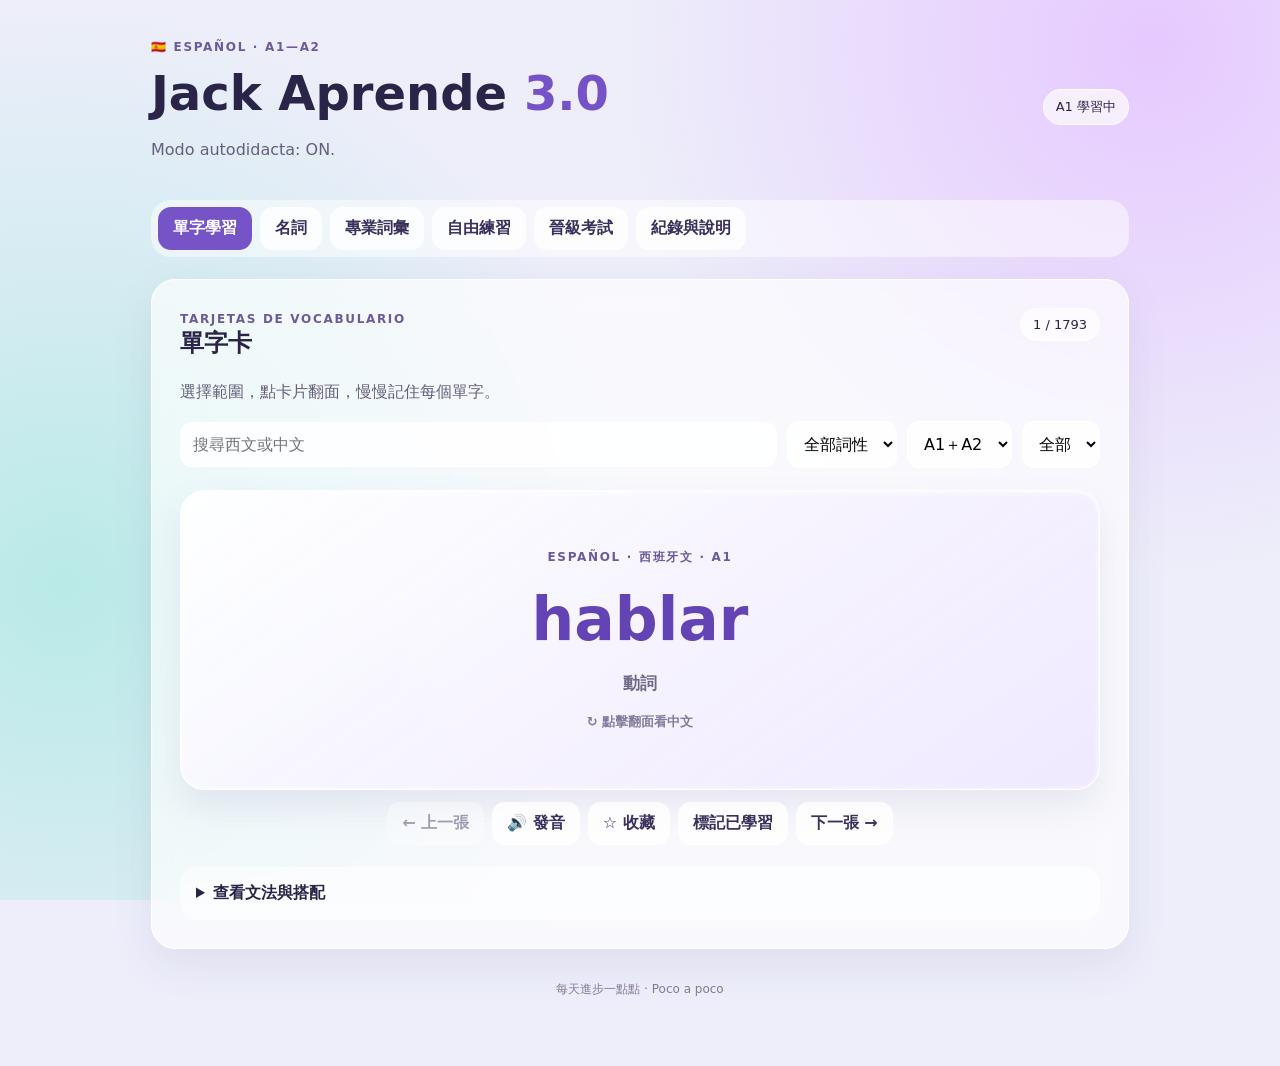
==== commit c32e7295: "Add files via upload" ====
--- a/index.html
+++ b/index.html
@@ -1,4 +1,4 @@
-<!doctype html><html lang="zh-Hant"><head><meta charset="utf-8"><meta name="viewport" content="width=device-width,initial-scale=1"><meta name="theme-color" content="#ede9fa"><meta name="description" content="Jack Aprende 西班牙文學習"><link rel="manifest" href="manifest.webmanifest"><link rel="icon" href="icon.svg" type="image/svg+xml"><link rel="stylesheet" href="style-v5.css"><title>Jack Aprende 3.0</title></head><body><main><header><div><span class="eyebrow">🇪🇸 ESPAÑOL · A1—A2</span><h1>Jack Aprende <span>3.0</span></h1><p>Modo autodidacta: ON.</p></div><div id="status" class="badge"></div></header><nav aria-label="主要導覽"><button data-page="learn">單字學習</button><button data-page="nouns">名詞</button><button data-page="practice">自由練習</button><button data-page="exam">晉級考試</button><button data-page="about">紀錄與說明</button></nav><div id="app" aria-live="polite"></div><footer>每天進步一點點 · Poco a poco</footer></main><script src="data.js?v=17"></script><script src="app-v17.js"></script></body></html>
+<!doctype html><html lang="zh-Hant"><head><meta charset="utf-8"><meta name="viewport" content="width=device-width,initial-scale=1"><meta name="theme-color" content="#ede9fa"><meta name="description" content="Jack Aprende 西班牙文學習"><link rel="manifest" href="manifest.webmanifest"><link rel="icon" href="icon.svg" type="image/svg+xml"><link rel="stylesheet" href="style-v19.css"><title>Jack Aprende 3.0</title></head><body><main><header><div><span class="eyebrow">🇪🇸 ESPAÑOL · A1—A2</span><h1>Jack Aprende <span>3.0</span></h1><p>Modo autodidacta: ON.</p></div><div id="status" class="badge"></div></header><nav aria-label="主要導覽"><button data-page="learn">單字學習</button><button data-page="nouns">名詞</button><button data-page="professional">專業詞彙</button><button data-page="practice">自由練習</button><button data-page="exam">晉級考試</button><button data-page="about">紀錄與說明</button></nav><div id="app" aria-live="polite"></div><footer>每天進步一點點 · Poco a poco</footer></main><script src="data.js?v=24"></script><script src="app-v24.js"></script></body></html>
 
 
 
@@ -12,3 +12,10 @@
 
 
 
+
+
+
+
+
+
+
--- a/style-v19.css
+++ b/style-v19.css
@@ -0,0 +1,4 @@
+*{box-sizing:border-box}body{margin:0;color:#292448;font-family:system-ui,-apple-system,sans-serif;background:radial-gradient(circle at 90% 5%,#e6c9ff,transparent 37%),radial-gradient(circle at 5% 65%,#b9eae8,transparent 43%),#edeefa;background-attachment:fixed}main{max-width:1050px;margin:auto;padding:clamp(16px,4vw,36px)}header{display:flex;justify-content:space-between;align-items:center;gap:12px}h1{font-size:clamp(30px,6vw,48px);margin:.2em 0}h1 span,.accent{color:#7552c8}h2{margin-top:0}p{line-height:1.6;color:#655f7b}.eyebrow{font-size:12px;font-weight:800;letter-spacing:.14em;color:#6d5a9a}.badge,.chip{background:#ffffffa8;border:1px solid white;border-radius:100px;padding:8px 12px;font-size:13px}nav{display:flex;gap:8px;overflow-x:auto;padding:7px;background:#ffffff80;border-radius:20px;margin:22px 0}button,input,select{font:inherit}button{border:0;border-radius:13px;padding:11px 15px;background:#ffffffc9;color:#3a305c;font-weight:700;cursor:pointer}button:hover,button.active{background:#7654c8;color:white}button:disabled{opacity:.45;cursor:not-allowed}nav button{white-space:nowrap}.panel{background:#ffffffa8;border:1px solid #fff;box-shadow:0 14px 40px #6857871c;backdrop-filter:blur(20px);border-radius:24px;padding:clamp(18px,4vw,28px);margin:16px 0}.toolbar{display:flex;flex-wrap:wrap;gap:10px;align-items:center}.toolbar>*{min-width:0}input,select{border:1px solid white;border-radius:12px;background:#ffffffd9;padding:12px;max-width:100%}input[type=search]{flex:1;min-width:160px}.grid{display:grid;grid-template-columns:repeat(auto-fit,minmax(230px,1fr));gap:12px}.item{background:#ffffff9c;border-radius:16px;padding:16px}.item h3{margin:0 0 5px;overflow-wrap:anywhere}.item p{margin:6px 0;font-size:14px}.small{font-size:13px}.red{color:#bd3152}.warning{background:#fff2d6;border-radius:14px;padding:14px;line-height:1.6}.buttons{display:flex;flex-wrap:wrap;gap:8px}.primary{background:#7552c8;color:white}.form{width:100%;margin:12px 0}.table{display:grid;grid-template-columns:repeat(2,minmax(0,1fr));gap:5px}.table div{background:#ffffffa0;border-radius:8px;padding:8px;font-size:13px}details{margin-top:12px}summary{cursor:pointer;font-weight:700}.progress{height:9px;border-radius:10px;background:#ded9ed;overflow:hidden}.progress span{display:block;background:#8062d0;height:100%}footer{text-align:center;color:#827b96;font-size:12px;margin:32px 0}@media(max-width:500px){header{align-items:flex-start}.badge{font-size:11px}nav{margin:16px 0}.panel{border-radius:20px}.grid{grid-template-columns:1fr}button{min-height:44px}}
+.library-head{display:flex;align-items:start;justify-content:space-between;gap:12px}.topics{display:flex;flex-wrap:wrap;gap:7px;margin:18px 0}.topics button{font-size:13px;padding:9px 12px}.topics small{opacity:.75}.flashcard{width:100%;min-height:300px;margin:22px 0 12px;display:flex;align-items:center;justify-content:center;flex-direction:column;gap:18px;text-align:center;background:linear-gradient(145deg,#ffffffef,#eae2ffb8);border:1px solid white;box-shadow:0 18px 35px #6f5c9c20,inset 0 1px 5px white;border-radius:24px;color:#3a305c}.flashcard:hover{background:linear-gradient(145deg,#fff,#eee6ff);color:#3a305c}.flashcard.flipped{background:linear-gradient(145deg,#f7f4ff,#d8f2ed)}.flash-word{font-size:clamp(34px,7vw,60px);font-weight:850;color:#6444b5;overflow-wrap:anywhere;max-width:100%}.flash-sub{font-size:17px;color:#706887}.flip-hint{font-size:13px;color:#847b9c}.flash-actions{display:flex;gap:8px;justify-content:center;flex-wrap:wrap}.card-detail{margin-top:22px;padding:16px;border-radius:16px;background:#ffffff8c}.empty-card{text-align:center;padding:70px 10px;color:#706887}@media(max-width:500px){.flashcard{min-height:260px}.flash-actions button{flex:1 1 28%;font-size:13px}.topics{flex-wrap:nowrap;overflow-x:auto;padding-bottom:8px}.topics button{white-space:nowrap}}
+.irregular-note{font-size:13px;font-weight:700;color:#b53556}
+.practice-options{border:0;margin:14px 0;padding:0;display:grid;gap:8px}.practice-options legend{font-size:14px;color:#655f7b;margin-bottom:8px}.practice-option{display:flex;align-items:center;gap:10px;background:#ffffffb5;border:1px solid white;border-radius:14px;padding:12px 14px;cursor:pointer;min-height:48px}.practice-option:has(input:checked){border-color:#7654c8;box-shadow:0 0 0 2px #7654c844}.practice-option input{accent-color:#7654c8}.practice-option span{overflow-wrap:anywhere}#result:not(:empty){margin:14px 0;font-weight:700}
